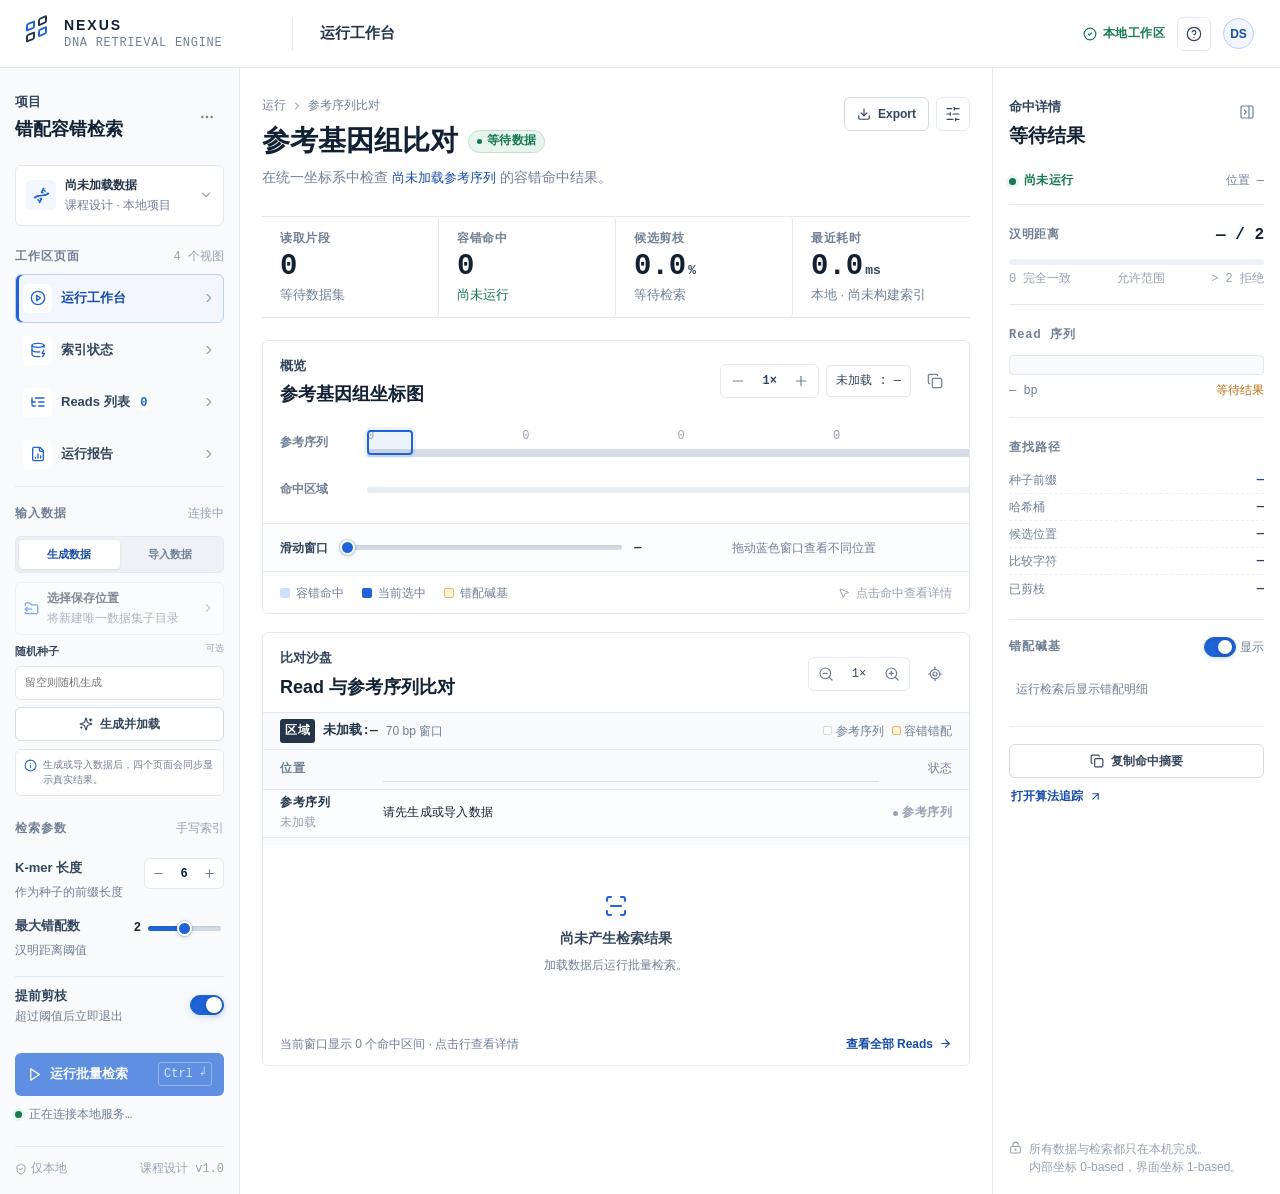
==== src/dna_retrieval_engine/resources/web/index.html @ c1317c7f "初稿 后端尚且存在随机序列生成问题；前端未做完。" ====
<!doctype html>
<html lang="zh-CN">
<head>
  <meta charset="utf-8">
  <meta name="viewport" content="width=device-width, initial-scale=1">
  <meta name="description" content="DNA Retrieval Engine 批量错配容错检索引擎">
  <title>DNA Retrieval Engine · Run workspace</title>
  <link rel="icon" href="data:,">
  <link rel="stylesheet" href="styles.css">
  <script src="vendor/lucide.min.js"></script>
</head>
<body class="run-page">
  <div class="app-shell">
    <header class="topbar">
      <div class="brand-block">
        <div class="brand-mark" aria-hidden="true"><span></span><span></span><span></span><span></span></div>
        <div>
          <div class="brand-name">NEXUS</div>
          <div class="brand-product">DNA RETRIEVAL ENGINE</div>
        </div>
      </div>
      <div class="topbar-context"><strong>运行工作台</strong></div>
      <div class="topbar-meta">
        <span class="workspace-status"><i data-lucide="circle-check" aria-hidden="true"></i> 本地工作区</span>
        <button class="icon-button" type="button" title="打开帮助" aria-label="打开帮助" data-toast="帮助面板将在 pywebview 版本中打开"><i data-lucide="circle-help" aria-hidden="true"></i></button>
        <button class="avatar-button" type="button" title="用户菜单" aria-label="用户菜单" data-toast="当前用户：课程设计实验室">DS</button>
      </div>
    </header>

    <div class="workspace-grid">
      <aside class="control-sidebar" aria-label="运行参数">
        <div class="sidebar-heading">
          <div>
            <div class="eyebrow">项目</div>
            <h1>错配容错检索</h1>
          </div>
          <button class="icon-button subtle" type="button" title="更多项目操作" aria-label="更多项目操作" data-toast="项目操作菜单将在 pywebview 版本中打开"><i data-lucide="ellipsis" aria-hidden="true"></i></button>
        </div>

        <div class="project-select">
          <div class="project-icon"><i data-lucide="dna" aria-hidden="true"></i></div>
          <div class="project-select-text">
            <strong id="project-name">尚未加载数据</strong>
            <span id="project-meta">课程设计 · 本地项目</span>
          </div>
          <i class="select-chevron" data-lucide="chevron-down" aria-hidden="true"></i>
        </div>

        <nav class="side-pages" aria-label="工作区页面">
          <div class="section-label-row"><span class="section-label">工作区页面</span><span class="section-meta">4 个视图</span></div>
          <a class="side-page is-active" href="index.html" aria-current="page"><span class="side-page-icon"><i data-lucide="play-circle" aria-hidden="true"></i></span><span><strong>运行工作台</strong></span><i class="side-page-arrow" data-lucide="chevron-right" aria-hidden="true"></i></a>
          <a class="side-page" href="pages/index-state.html"><span class="side-page-icon"><i data-lucide="database-zap" aria-hidden="true"></i></span><span><strong>索引状态</strong></span><i class="side-page-arrow" data-lucide="chevron-right" aria-hidden="true"></i></a>
          <a class="side-page" href="pages/reads.html"><span class="side-page-icon"><i data-lucide="list-tree" aria-hidden="true"></i></span><span><strong>Reads 列表 <b id="nav-read-count">0</b></strong></span><i class="side-page-arrow" data-lucide="chevron-right" aria-hidden="true"></i></a>
          <a class="side-page" href="pages/report.html"><span class="side-page-icon"><i data-lucide="file-chart-column" aria-hidden="true"></i></span><span><strong>运行报告</strong></span><i class="side-page-arrow" data-lucide="chevron-right" aria-hidden="true"></i></a>
        </nav>

        <section class="control-section input-section">
          <div class="section-label-row"><span class="section-label">输入数据</span><span class="section-meta" id="input-state-label">未加载</span></div>
          <div class="input-mode-tabs" role="tablist" aria-label="数据输入方式">
            <button class="input-mode-tab is-active" type="button" role="tab" aria-selected="true" data-input-mode="generate">生成数据</button>
            <button class="input-mode-tab" type="button" role="tab" aria-selected="false" data-input-mode="import">导入数据</button>
          </div>
          <div class="input-panel" id="generate-panel">
            <button class="file-field" id="choose-output-button" type="button">
              <i data-lucide="folder-output" aria-hidden="true"></i>
              <span><strong id="output-directory-name">选择保存位置</strong><small id="output-directory-path">将新建唯一数据集子目录</small></span>
              <i class="select-chevron" data-lucide="chevron-right" aria-hidden="true"></i>
            </button>
            <label class="compact-input-label" for="seed-input">随机种子 <span>可选</span></label>
            <input class="compact-input" id="seed-input" type="number" min="0" max="4294967295" placeholder="留空则随机生成" inputmode="numeric">
            <button class="secondary-button input-action" id="generate-button" type="button"><i data-lucide="sparkles" aria-hidden="true"></i> 生成并加载</button>
          </div>
          <div class="input-panel is-hidden" id="import-panel">
            <div class="input-subtabs" role="tablist" aria-label="导入方式">
              <button class="input-subtab is-active" type="button" role="tab" aria-selected="true" data-import-mode="folder">数据集文件夹</button>
              <button class="input-subtab" type="button" role="tab" aria-selected="false" data-import-mode="files">分别选择</button>
            </div>
            <div id="folder-import-panel">
              <button class="file-field" id="choose-dataset-button" type="button"><i data-lucide="folder-search" aria-hidden="true"></i><span><strong id="dataset-directory-name">选择数据集文件夹</strong><small id="dataset-directory-path">自动识别 FASTA / FASTQ / 可选真值</small></span><i class="select-chevron" data-lucide="chevron-right" aria-hidden="true"></i></button>
              <button class="secondary-button input-action" id="load-folder-button" type="button" disabled><i data-lucide="folder-check" aria-hidden="true"></i> 解析并加载</button>
            </div>
            <div class="is-hidden" id="files-import-panel">
              <button class="file-field" id="choose-reference-button" type="button"><i data-lucide="file-code-2" aria-hidden="true"></i><span><strong id="reference-file-name">选择参考序列</strong><small>.fa / .fasta</small></span><i class="select-chevron" data-lucide="chevron-right" aria-hidden="true"></i></button>
              <button class="file-field" id="choose-reads-button" type="button"><i data-lucide="files" aria-hidden="true"></i><span><strong id="reads-file-name">选择 Reads</strong><small>.fq / .fastq</small></span><i class="select-chevron" data-lucide="chevron-right" aria-hidden="true"></i></button>
              <button class="text-button truth-file-button" id="choose-truth-button" type="button"><i data-lucide="badge-check" aria-hidden="true"></i><span id="truth-file-name">选择真值文件（可选）</span></button>
              <button class="secondary-button input-action" id="load-files-button" type="button" disabled><i data-lucide="file-check-2" aria-hidden="true"></i> 加载所选文件</button>
            </div>
          </div>
          <div class="loaded-file-summary" id="loaded-file-summary"><i data-lucide="info" aria-hidden="true"></i><span>生成或导入数据后，四个页面会同步显示真实结果。</span></div>
        </section>

        <section class="control-section parameter-section">
          <div class="section-label-row"><span class="section-label">检索参数</span><span class="section-meta">手写索引</span></div>
          <div class="parameter-row">
            <div><label class="field-label" for="kmer-input">K-mer 长度</label><small class="field-help">作为种子的前缀长度</small></div>
            <div class="stepper" aria-label="K-mer length">
              <button class="stepper-button" type="button" data-step-target="kmer" data-step="-1" title="减小 K-mer"><i data-lucide="minus" aria-hidden="true"></i></button>
              <output id="kmer-output" class="stepper-value">6</output>
              <button class="stepper-button" type="button" data-step-target="kmer" data-step="1" title="增大 K-mer"><i data-lucide="plus" aria-hidden="true"></i></button>
            </div>
          </div>
          <div class="parameter-row">
            <div><label class="field-label" for="mismatch-range">最大错配数</label><small class="field-help">汉明距离阈值</small></div>
            <div class="range-wrap"><output id="mismatch-output">2</output><input id="mismatch-range" type="range" min="0" max="4" value="2" step="1" aria-label="最大错配数"></div>
          </div>
          <label class="toggle-row" for="prune-toggle">
            <span><strong>提前剪枝</strong><small>超过阈值后立即退出</small></span>
            <input id="prune-toggle" type="checkbox" checked>
            <span class="toggle-ui" aria-hidden="true"></span>
          </label>
        </section>

        <div class="sidebar-run">
          <button class="primary-button" id="run-button" type="button" disabled><i data-lucide="play" aria-hidden="true"></i><span>运行批量检索</span><kbd>Ctrl ↵</kbd></button>
          <div class="run-status" aria-live="polite"><span class="status-dot"></span><span id="run-status-text">正在连接本地服务…</span></div>
        </div>

        <div class="sidebar-footer">
          <span><i data-lucide="shield-check" aria-hidden="true"></i> 仅本地</span>
          <span>课程设计 v1.0</span>
        </div>
      </aside>

      <main class="main-workspace">
        <div class="workspace-header">
          <div>
            <div class="breadcrumb"><span>运行</span><i data-lucide="chevron-right" aria-hidden="true"></i><span>参考序列比对</span></div>
            <div class="title-line"><h2>参考基因组比对</h2><span class="live-pill" id="workspace-live"><span class="live-dot"></span> 等待数据</span></div>
            <p class="workspace-subtitle">在统一坐标系中检查 <code id="workspace-reference-id">尚未加载参考序列</code> 的容错命中结果。</p>
          </div>
          <div class="header-actions">
            <button class="secondary-button" id="export-button" type="button" disabled><i data-lucide="download" aria-hidden="true"></i> Export</button>
            <button class="icon-button" type="button" title="更多视图选项" aria-label="更多视图选项" data-toast="视图选项菜单将在 pywebview 版本中打开"><i data-lucide="sliders-horizontal" aria-hidden="true"></i></button>
          </div>
        </div>

        <section class="metric-strip" aria-label="检索摘要">
          <div class="metric"><span class="metric-label">读取片段</span><strong id="metric-read-count">0</strong><span class="metric-note" id="metric-read-note">等待数据集</span></div>
          <div class="metric"><span class="metric-label">容错命中</span><strong id="hit-count">0</strong><span class="metric-note positive" id="metric-hit-note"><i data-lucide="arrow-up-right" aria-hidden="true"></i> 尚未运行</span></div>
          <div class="metric"><span class="metric-label">候选剪枝</span><strong><span id="metric-prune-rate">0.0</span><span class="metric-unit">%</span></strong><span class="metric-note" id="metric-prune-note">等待检索</span></div>
          <div class="metric"><span class="metric-label">最近耗时</span><strong><span id="metric-elapsed">0.0</span><span class="metric-unit">ms</span></strong><span class="metric-note" id="metric-window-note">本地 · 尚未构建索引</span></div>
        </section>

        <section class="visual-panel" aria-labelledby="overview-heading">
          <div class="panel-heading">
              <div><span class="eyebrow">概览</span><h3 id="overview-heading">参考基因组坐标图</h3></div>
            <div class="panel-tools"><div class="overview-scale-control"><button class="icon-button subtle" type="button" id="overview-zoom-out" title="缩小坐标图" aria-label="缩小坐标图"><i data-lucide="minus" aria-hidden="true"></i></button><span id="overview-zoom-label">1×</span><button class="icon-button subtle" type="button" id="overview-zoom-in" title="放大坐标图" aria-label="放大坐标图"><i data-lucide="plus" aria-hidden="true"></i></button></div><span class="coordinate-readout" id="coordinate-readout">未加载 : —</span><button class="icon-button subtle" type="button" title="复制坐标" aria-label="复制坐标" data-toast="当前坐标可在命中详情中复制"><i data-lucide="copy" aria-hidden="true"></i></button></div>
          </div>
          <div class="overview-scroll" id="overview-scroll"><div class="overview-map" id="overview-map">
            <div class="map-label">参考序列</div>
            <div class="map-track" id="map-track"><div class="map-axis" id="map-axis"><span>0</span><span>0</span><span>0</span><span>0</span><span>0 bp</span></div><div class="genome-line"></div><div class="window-viewport" id="window-viewport" role="slider" aria-label="滑动参考序列窗口" tabindex="0"></div></div>
            <div class="map-label">命中区域</div>
            <div class="map-track hit-track" id="hit-track"><div class="genome-line"></div></div>
          </div></div>
          <div class="window-control"><span class="window-control-label">滑动窗口</span><input id="window-range" type="range" min="0" max="0" value="0" step="1" aria-label="参考序列窗口起点" disabled><output id="window-range-value">—</output><span class="window-control-help">拖动蓝色窗口查看不同位置</span></div>
          <div class="overview-legend"><span><i class="legend-swatch hit"></i> 容错命中</span><span><i class="legend-swatch selected"></i> 当前选中</span><span><i class="legend-swatch mismatch"></i> 错配碱基</span><span class="overview-hint"><i data-lucide="mouse-pointer-2" aria-hidden="true"></i> 点击命中查看详情</span></div>
        </section>

        <section class="visual-panel alignment-panel" aria-labelledby="alignment-heading">
          <div class="panel-heading alignment-heading">
            <div><span class="eyebrow">比对沙盘</span><h3 id="alignment-heading">Read 与参考序列比对</h3></div>
            <div class="alignment-tools">
              <div class="zoom-control"><button class="icon-button subtle" type="button" id="zoom-out" title="缩小序列视图" aria-label="缩小序列视图"><i data-lucide="zoom-out" aria-hidden="true"></i></button><span id="zoom-label">1×</span><button class="icon-button subtle" type="button" id="zoom-in" title="放大序列视图" aria-label="放大序列视图"><i data-lucide="zoom-in" aria-hidden="true"></i></button></div>
              <button class="icon-button subtle" type="button" id="center-view" title="回到选中命中" aria-label="回到选中命中"><i data-lucide="locate-fixed" aria-hidden="true"></i></button>
            </div>
          </div>
          <div class="sequence-toolbar">
            <div class="sequence-location"><span class="location-badge">区域</span><strong id="window-location">未加载:—</strong><span class="location-muted" id="window-size-label">70 bp 窗口</span></div>
            <div class="sequence-legend"><span><i class="legend-chip ref-chip"></i> 参考序列</span><span><i class="legend-chip mismatch-chip"></i> 容错错配</span></div>
          </div>
          <div class="alignment-scroll zoom-1" id="alignment-scroll">
            <div class="ruler-row"><div class="row-label">位置</div><div class="position-ruler" id="position-ruler"></div><div class="row-score">状态</div></div>
            <div class="reference-row"><div class="row-label"><strong>参考序列</strong><small id="alignment-reference-id">未加载</small></div><div class="reference-sequence sequence" id="reference-sequence"></div><div class="row-score"><span class="status-label neutral">参考序列</span></div></div>
            <div class="alignment-divider"></div>
            <div class="read-list" id="read-list"></div>
          </div>
          <div class="alignment-footer"><span id="alignment-summary"><i data-lucide="info" aria-hidden="true"></i> 当前窗口显示 6 条匹配 · 点击行查看详情</span><a class="text-button" href="pages/reads.html">查看全部 Reads <i data-lucide="arrow-right" aria-hidden="true"></i></a></div>
        </section>

      </main>

      <aside class="inspector" aria-label="命中详情">
        <div class="inspector-header"><div><span class="eyebrow">命中详情</span><h2 id="inspector-title">等待结果</h2></div><button class="icon-button subtle" type="button" title="收起详情" aria-label="收起详情" data-toast="命中后可在此检查完整算法路径"><i data-lucide="panel-right-close" aria-hidden="true"></i></button></div>
        <div class="inspector-status"><span class="status-dot"></span><strong id="inspector-status">尚未运行</strong><span id="inspector-position">位置 —</span></div>
        <div class="distance-block"><div class="distance-head"><span>汉明距离</span><strong id="distance-value">— / 2</strong></div><div class="distance-bar"><span id="distance-fill" style="width: 0"></span></div><div class="distance-scale"><span>0 完全一致</span><span>允许范围</span><span>&gt; 2 拒绝</span></div></div>
        <div class="inspector-section"><span class="section-label">Read 序列</span><div class="inspector-sequence" id="inspector-sequence"></div><div class="sequence-note"><span>— bp</span><span id="inspector-mismatch-count">等待结果</span></div></div>
        <div class="inspector-section"><span class="section-label">查找路径</span><dl class="trace-list"><div><dt>种子前缀</dt><dd><code id="trace-seed">—</code></dd></div><div><dt>哈希桶</dt><dd id="trace-bucket">—</dd></div><div><dt>候选位置</dt><dd id="trace-candidates">—</dd></div><div><dt>比较字符</dt><dd id="trace-compared">—</dd></div><div><dt>已剪枝</dt><dd id="trace-pruned">—</dd></div></dl></div>
        <div class="inspector-section mismatch-section"><div class="section-label-row"><span class="section-label">错配碱基</span><label class="mini-toggle"><input id="mismatch-toggle" type="checkbox" checked><span>显示</span></label></div><div class="mismatch-list" id="mismatch-list"></div></div>
        <div class="inspector-actions"><button class="secondary-button full-button" type="button" id="copy-result"><i data-lucide="copy" aria-hidden="true"></i> 复制命中摘要</button><button class="text-button full-text-button" type="button" data-toast="将在 pywebview 版本中打开算法追踪器">打开算法追踪 <i data-lucide="arrow-up-right" aria-hidden="true"></i></button></div>
        <div class="inspector-footnote"><i data-lucide="lock-keyhole" aria-hidden="true"></i><span>所有数据与检索都只在本机完成。<br>内部坐标 0-based，界面坐标 1-based。</span></div>
      </aside>
    </div>
  </div>
  <div class="toast" id="toast" role="status" aria-live="polite"></div>
  <script src="bridge-client.js"></script>
  <script src="state-store.js"></script>
  <script src="app.js"></script>
</body>
</html>
---- src/dna_retrieval_engine/resources/web/styles.css ----
:root {
  --ink-950: #122033;
  --ink-800: #24354a;
  --ink-700: #34465d;
  --muted: #718096;
  --muted-2: #98a2b3;
  --line: #e4e9ef;
  --line-strong: #d3dbe5;
  --surface: #ffffff;
  --surface-subtle: #f8fafc;
  --surface-blue: #f1f6ff;
  --blue: #1f63d7;
  --blue-deep: #174ca8;
  --blue-line: #bad0f5;
  --green: #16794f;
  --green-soft: #e8f5ef;
  --amber: #b86d0b;
  --amber-soft: #fff4da;
  --red: #c43d3d;
  --red-soft: #fdecec;
  --radius: 6px;
  --motion-fast: 160ms;
  --motion-base: 240ms;
  --motion-slow: 320ms;
  --ease-standard: cubic-bezier(.2, .8, .2, 1);
  --ease-spring: cubic-bezier(.2, .9, .25, 1.15);
  --card-shadow-hover: 0 10px 28px rgba(18, 32, 51, .07), 0 2px 7px rgba(18, 32, 51, .04);
  --mono: "IBM Plex Mono", "SFMono-Regular", Consolas, "Liberation Mono", monospace;
  --sans: Inter, ui-sans-serif, -apple-system, BlinkMacSystemFont, "Segoe UI", sans-serif;
}

* { box-sizing: border-box; }
html { background: var(--surface); color: var(--ink-950); }
body { margin: 0; min-width: 320px; background: var(--surface); color: var(--ink-950); font-family: var(--sans); font-size: 14px; line-height: 1.5; }
button, input { font: inherit; }
button { border: 0; }
button, [role="button"] { cursor: pointer; }
button, input, [role="button"] { -webkit-tap-highlight-color: transparent; }
button:focus-visible, input:focus-visible, [role="button"]:focus-visible { outline: 3px solid rgba(31, 99, 215, .22); outline-offset: 2px; }
code { color: var(--blue-deep); font-family: var(--mono); font-size: .92em; }

.app-shell { min-height: 100vh; }
.topbar { height: 68px; display: flex; align-items: center; gap: 30px; padding: 0 26px; border-bottom: 1px solid var(--line); background: var(--surface); }
.brand-block { display: flex; align-items: center; gap: 11px; min-width: 236px; }
.brand-mark { width: 27px; height: 31px; position: relative; display: grid; grid-template-columns: repeat(2, 9px); grid-auto-rows: 8px; gap: 3px; transform: skewY(-24deg); }
.brand-mark span { display: block; border: 2px solid var(--blue); border-radius: 2px; }
.brand-mark span:nth-child(2), .brand-mark span:nth-child(3) { border-color: var(--ink-800); }
.brand-name { color: var(--ink-950); font-size: 14px; font-weight: 800; letter-spacing: .14em; line-height: 1; }
.brand-product { margin-top: 5px; color: var(--muted); font-family: var(--mono); font-size: 9px; letter-spacing: .06em; line-height: 1; white-space: nowrap; }
.topbar-context { display: flex; flex-direction: column; justify-content: center; gap: 1px; min-height: 34px; padding-left: 27px; border-left: 1px solid var(--line); }
.topbar-context strong { color: var(--ink-800); font-size: 15px; font-weight: 700; }
.topbar-context small { color: var(--muted); font-family: var(--mono); font-size: 9px; font-weight: 600; letter-spacing: .08em; }
.top-nav { align-self: stretch; display: flex; align-items: stretch; gap: 24px; }
.nav-tab { position: relative; display: flex; flex-direction: column; align-items: flex-start; justify-content: center; gap: 1px; padding: 0 1px; color: var(--muted); background: transparent; font-size: 14px; font-weight: 650; }
.nav-tab > small { color: var(--muted-2); font-family: var(--mono); font-size: 8px; font-weight: 700; letter-spacing: .1em; }
.nav-tab.is-active > small { color: var(--blue); }
.nav-count { vertical-align: middle; }
.nav-tab::after { position: absolute; right: 0; bottom: -1px; left: 0; height: 2px; background: transparent; content: ""; }
.nav-tab:hover { color: var(--ink-800); }
.nav-tab.is-active { color: var(--blue-deep); }
.nav-tab.is-active::after { background: var(--blue); }
.nav-count { display: inline-flex; min-width: 20px; height: 17px; align-items: center; justify-content: center; margin-left: 4px; padding: 0 5px; border-radius: 9px; background: var(--surface-blue); color: var(--blue-deep); font-family: var(--mono); font-size: 10px; }
.topbar-meta { display: flex; align-items: center; gap: 12px; margin-left: auto; }
.workspace-status { display: inline-flex; align-items: center; gap: 6px; color: var(--green); font-family: var(--mono); font-size: 10px; font-weight: 600; letter-spacing: .04em; }
.workspace-status svg { width: 14px; height: 14px; }
.icon-button { width: 34px; height: 34px; display: inline-flex; align-items: center; justify-content: center; padding: 0; border: 1px solid var(--line); border-radius: var(--radius); background: var(--surface); color: var(--ink-700); transition: border-color var(--motion-fast) var(--ease-standard), color var(--motion-fast) var(--ease-standard), background-color var(--motion-fast) var(--ease-standard), box-shadow var(--motion-fast) var(--ease-standard), transform var(--motion-fast) var(--ease-standard); }
.icon-button svg { width: 16px; height: 16px; stroke-width: 1.8; }
.icon-button:hover { border-color: var(--blue-line); background: var(--surface-blue); color: var(--blue-deep); }
.icon-button:active { transform: scale(.94); }
.icon-button.subtle { border-color: transparent; background: transparent; color: var(--muted); }
.icon-button.subtle:hover { border-color: var(--line); background: var(--surface-subtle); color: var(--ink-800); }
.avatar-button { width: 31px; height: 31px; padding: 0; border: 1px solid var(--blue-line); border-radius: 50%; background: var(--surface-blue); color: var(--blue-deep); font-size: 10px; font-weight: 700; }

.workspace-grid { display: grid; min-height: calc(100vh - 68px); grid-template-columns: 264px minmax(600px, 1fr) 316px; }
.control-sidebar { display: flex; flex-direction: column; gap: 0; padding: 24px 18px 16px; border-right: 1px solid var(--line); background: var(--surface-subtle); }
.sidebar-heading, .inspector-header, .panel-heading, .section-label-row, .parameter-row, .title-line, .workspace-header, .alignment-heading, .sequence-toolbar, .alignment-footer, .distance-head, .sequence-note { display: flex; align-items: center; justify-content: space-between; }
.sidebar-heading h1 { margin: 4px 0 0; color: var(--ink-950); font-size: 18px; font-weight: 720; letter-spacing: 0; }
.eyebrow { color: var(--muted); font-family: var(--mono); font-size: 10px; font-weight: 700; letter-spacing: .1em; }
.project-select { display: flex; align-items: center; gap: 9px; min-height: 61px; margin-top: 22px; padding: 10px 10px; border: 1px solid var(--line); border-radius: var(--radius); background: var(--surface); transition: border-color var(--motion-base) var(--ease-standard), box-shadow var(--motion-base) var(--ease-standard), transform var(--motion-base) var(--ease-standard); }
.project-select:hover { border-color: var(--blue-line); box-shadow: 0 7px 20px rgba(18, 32, 51, .06); transform: translateY(-1px); }
.project-icon { width: 30px; height: 30px; display: inline-flex; align-items: center; justify-content: center; border-radius: 5px; background: var(--surface-blue); color: var(--blue); }
.project-icon svg { width: 17px; height: 17px; }
.project-select-text { min-width: 0; display: grid; gap: 2px; }
.project-select-text strong { overflow: hidden; color: var(--ink-800); font-size: 12px; font-weight: 650; text-overflow: ellipsis; white-space: nowrap; }
.project-select-text span { color: var(--muted); font-size: 10px; }
.select-chevron { width: 14px; height: 14px; margin-left: auto; color: var(--muted-2); }
.side-pages { padding: 22px 0 4px; border-bottom: 1px solid var(--line); }
.side-pages .section-label-row { margin-bottom: 8px; }
.side-page { min-height: 49px; display: flex; align-items: center; gap: 9px; margin: 3px 0; padding: 6px 7px; border: 1px solid transparent; border-radius: var(--radius); color: var(--ink-700); text-decoration: none; transition: background-color var(--motion-fast) var(--ease-standard), border-color var(--motion-fast) var(--ease-standard), color var(--motion-fast) var(--ease-standard), transform var(--motion-base) var(--ease-standard), box-shadow var(--motion-base) var(--ease-standard); }
.side-page:hover { border-color: var(--line); background: var(--surface); color: var(--blue-deep); transform: translateX(2px); }
.side-page.is-active { border-color: var(--blue-line); background: var(--surface-blue); color: var(--blue-deep); box-shadow: inset 3px 0 0 var(--blue); }
.side-page-icon { width: 29px; height: 29px; display: inline-flex; align-items: center; justify-content: center; flex: 0 0 auto; border-radius: 5px; background: var(--surface); color: var(--blue); }
.side-page.is-active .side-page-icon { background: #fff; }
.side-page-icon svg { width: 16px; height: 16px; }
.side-page > span:nth-child(2) { min-width: 0; display: grid; gap: 1px; }
.side-page strong { overflow: hidden; color: inherit; font-size: 13px; font-weight: 650; text-overflow: ellipsis; white-space: nowrap; }
.side-page strong b { margin-left: 3px; padding: 1px 4px; border-radius: 7px; background: #fff; color: var(--blue); font-family: var(--mono); font-size: 9px; font-weight: 700; }
.side-page small { color: var(--muted); font-size: 10px; }
.side-page-arrow { width: 14px; height: 14px; margin-left: auto; color: var(--muted-2); }
.control-section { padding: 23px 0 0; }
.section-label-row { margin-bottom: 13px; }
.section-label { color: var(--muted); font-family: var(--mono); font-size: 10px; font-weight: 700; letter-spacing: .08em; }
.section-meta { color: var(--muted-2); font-family: var(--mono); font-size: 10px; }
.field-label { display: block; margin: 11px 0 6px; color: var(--ink-700); font-size: 13px; font-weight: 650; }
.field-label small { margin-left: 4px; color: var(--muted); font-family: var(--mono); font-size: 9px; font-weight: 500; }
.file-field { min-height: 47px; display: flex; align-items: center; gap: 8px; padding: 7px 8px; border: 1px solid var(--line); border-radius: var(--radius); background: var(--surface); transition: border-color var(--motion-fast) var(--ease-standard), background-color var(--motion-fast) var(--ease-standard), box-shadow var(--motion-base) var(--ease-standard), transform var(--motion-base) var(--ease-standard); }
.file-field:hover { border-color: var(--blue-line); background: var(--surface-blue); box-shadow: 0 5px 14px rgba(31, 99, 215, .07); transform: translateY(-1px); }
.file-field > svg:first-child { width: 15px; height: 15px; color: var(--blue); }
.file-field > span { min-width: 0; display: grid; gap: 1px; }
.file-field strong { overflow: hidden; color: var(--ink-800); font-family: var(--mono); font-size: 10px; font-weight: 600; text-overflow: ellipsis; white-space: nowrap; }
.file-field small { color: var(--muted); font-size: 11px; }
.file-check { width: 14px; height: 14px; margin-left: auto; color: var(--green); }
.parameter-section { padding-top: 24px; }
.parameter-row { align-items: flex-start; gap: 12px; padding: 7px 0; }
.parameter-row .field-label { margin: 0 0 2px; }
.field-help { color: var(--muted); font-size: 10px; }
.stepper { display: inline-flex; height: 31px; align-items: center; border: 1px solid var(--line); border-radius: var(--radius); background: var(--surface); transition: border-color var(--motion-fast) var(--ease-standard), box-shadow var(--motion-fast) var(--ease-standard); }
.stepper:hover, .stepper:focus-within { border-color: var(--blue-line); box-shadow: 0 0 0 3px rgba(31, 99, 215, .07); }
.stepper-button { width: 27px; height: 29px; display: inline-flex; align-items: center; justify-content: center; padding: 0; background: transparent; color: var(--muted); transition: color var(--motion-fast) var(--ease-standard), background-color var(--motion-fast) var(--ease-standard), transform var(--motion-fast) var(--ease-standard); }
.stepper-button:hover { color: var(--blue); background: var(--surface-blue); }
.stepper-button:active { transform: scale(.9); }
.stepper-button svg { width: 13px; height: 13px; }
.stepper-value { width: 24px; color: var(--ink-950); font-family: var(--mono); font-size: 12px; font-weight: 700; text-align: center; }
.range-wrap { width: 99px; display: flex; align-items: center; gap: 7px; padding-top: 3px; }
.range-wrap output { width: 16px; color: var(--ink-950); font-family: var(--mono); font-size: 12px; font-weight: 700; text-align: right; transform-origin: center; }
.range-wrap output.value-pop { animation: value-pop var(--motion-base) var(--ease-spring); }
input[type="range"] { --range-progress: 0%; width: 73px; height: 18px; margin: 0; padding: 0; appearance: none; -webkit-appearance: none; background: transparent; cursor: pointer; touch-action: pan-y; }
input[type="range"]::-webkit-slider-runnable-track { height: 5px; border-radius: 999px; background: linear-gradient(90deg, var(--blue) 0 var(--range-progress), var(--line-strong) var(--range-progress) 100%); box-shadow: inset 0 1px 2px rgba(18, 32, 51, .08); }
input[type="range"]::-webkit-slider-thumb { width: 15px; height: 15px; margin-top: -5px; appearance: none; -webkit-appearance: none; border: 2px solid #fff; border-radius: 50%; background: var(--blue); box-shadow: 0 1px 4px rgba(18, 32, 51, .22), 0 0 0 1px rgba(31, 99, 215, .18); transition: transform var(--motion-fast) var(--ease-spring), box-shadow var(--motion-fast) var(--ease-standard), background-color var(--motion-fast) var(--ease-standard); }
input[type="range"]::-moz-range-track { height: 5px; border: 0; border-radius: 999px; background: var(--line-strong); box-shadow: inset 0 1px 2px rgba(18, 32, 51, .08); }
input[type="range"]::-moz-range-progress { height: 5px; border-radius: 999px; background: var(--blue); }
input[type="range"]::-moz-range-thumb { width: 12px; height: 12px; border: 2px solid #fff; border-radius: 50%; background: var(--blue); box-shadow: 0 1px 4px rgba(18, 32, 51, .22), 0 0 0 1px rgba(31, 99, 215, .18); transition: transform var(--motion-fast) var(--ease-spring), box-shadow var(--motion-fast) var(--ease-standard); }
input[type="range"]:hover::-webkit-slider-thumb, input[type="range"].is-sliding::-webkit-slider-thumb { transform: scale(1.12); box-shadow: 0 2px 7px rgba(18, 32, 51, .24), 0 0 0 4px rgba(31, 99, 215, .11); }
input[type="range"]:hover::-moz-range-thumb, input[type="range"].is-sliding::-moz-range-thumb { transform: scale(1.12); box-shadow: 0 2px 7px rgba(18, 32, 51, .24), 0 0 0 4px rgba(31, 99, 215, .11); }
input[type="range"]:focus-visible { outline: none; }
input[type="range"]:focus-visible::-webkit-slider-thumb { box-shadow: 0 1px 4px rgba(18, 32, 51, .22), 0 0 0 4px rgba(31, 99, 215, .2); }
input[type="range"]:focus-visible::-moz-range-thumb { box-shadow: 0 1px 4px rgba(18, 32, 51, .22), 0 0 0 4px rgba(31, 99, 215, .2); }
.toggle-row { display: flex; align-items: center; gap: 10px; min-height: 42px; margin-top: 9px; padding: 9px 0 0; border-top: 1px solid var(--line); cursor: pointer; }
.toggle-row > span:first-child { min-width: 0; display: grid; gap: 1px; }
.toggle-row strong { color: var(--ink-700); font-size: 13px; font-weight: 650; }
.toggle-row strong small { margin-left: 4px; color: var(--muted); font-family: var(--mono); font-size: 9px; font-weight: 500; }
.toggle-row small { color: var(--muted); font-size: 10px; }
.toggle-row input, .mini-toggle input { width: 1px; height: 1px; position: absolute; overflow: hidden; opacity: 0; pointer-events: none; }
.toggle-ui { width: 34px; height: 20px; position: relative; margin-left: auto; flex: 0 0 auto; border: 1px solid rgba(18, 32, 51, .05); border-radius: 999px; background: var(--line-strong); box-shadow: inset 0 1px 2px rgba(18, 32, 51, .1); transition: background-color var(--motion-base) var(--ease-standard), border-color var(--motion-base) var(--ease-standard), box-shadow var(--motion-base) var(--ease-standard); }
.toggle-ui::after { width: 16px; height: 16px; position: absolute; top: 1px; left: 1px; border-radius: 50%; background: var(--surface); box-shadow: 0 2px 5px rgba(18, 32, 51, .24); content: ""; transition: transform var(--motion-base) var(--ease-spring), box-shadow var(--motion-fast) var(--ease-standard); will-change: transform; }
.toggle-row:hover .toggle-ui { box-shadow: inset 0 1px 2px rgba(18, 32, 51, .1), 0 0 0 4px rgba(31, 99, 215, .07); }
.toggle-row input:checked + .toggle-ui { border-color: var(--blue); background: var(--blue); box-shadow: inset 0 1px 2px rgba(18, 32, 51, .13), 0 2px 7px rgba(31, 99, 215, .18); }
.toggle-row input:checked + .toggle-ui::after { transform: translateX(14px); }
.toggle-row input:focus-visible + .toggle-ui { box-shadow: 0 0 0 4px rgba(31, 99, 215, .2); }
.toggle-row:active .toggle-ui::after { box-shadow: 0 1px 3px rgba(18, 32, 51, .2); transform: scale(.9); }
.toggle-row:active input:checked + .toggle-ui::after { transform: translateX(14px) scale(.9); }
.sidebar-run { margin-top: auto; padding-top: 28px; }
.primary-button { min-height: 43px; display: inline-flex; align-items: center; justify-content: center; gap: 8px; width: 100%; padding: 0 12px; border-radius: var(--radius); background: var(--blue); color: #fff; font-size: 13px; font-weight: 700; transition: background-color var(--motion-fast) var(--ease-standard), transform var(--motion-fast) var(--ease-standard), box-shadow var(--motion-base) var(--ease-standard); }
.primary-button span { display: inline-flex; align-items: baseline; gap: 7px; }
.primary-button span small { color: rgba(255,255,255,.7); font-family: var(--mono); font-size: 8px; font-weight: 600; }
.primary-button:hover { background: var(--blue-deep); box-shadow: 0 6px 14px rgba(31,99,215,.18); }
.primary-button:active { transform: translateY(1px); }
.primary-button:disabled { cursor: wait; opacity: .7; }
.primary-button svg { width: 15px; height: 15px; }
kbd { margin-left: auto; padding: 2px 5px; border: 1px solid rgba(255,255,255,.35); border-radius: 3px; color: rgba(255,255,255,.78); font-family: var(--mono); font-size: 9px; font-weight: 500; }
.run-status { display: flex; align-items: center; gap: 7px; margin-top: 10px; color: var(--muted); font-family: var(--mono); font-size: 10px; }
.status-dot { width: 7px; height: 7px; display: inline-block; flex: 0 0 auto; border-radius: 50%; background: var(--green); box-shadow: 0 0 0 3px var(--green-soft); }
.sidebar-footer { display: flex; align-items: center; justify-content: space-between; margin-top: 22px; padding-top: 13px; border-top: 1px solid var(--line); color: var(--muted-2); font-family: var(--mono); font-size: 10px; }
.sidebar-footer small { font-size: 8px; }
.sidebar-footer span { display: inline-flex; align-items: center; gap: 4px; }
.sidebar-footer svg { width: 12px; height: 12px; }

/* Production-only input controls reuse the PRD's compact sidebar language. */
.control-sidebar { overflow-y: auto; }
.input-section { padding-top: 18px; }
.input-mode-tabs, .input-subtabs { display: grid; grid-template-columns: repeat(2, minmax(0, 1fr)); padding: 3px; border: 1px solid var(--line); border-radius: var(--radius); background: #eef2f6; }
.input-mode-tab, .input-subtab { min-height: 29px; padding: 0 7px; border-radius: 4px; background: transparent; color: var(--muted); font-size: 11px; font-weight: 650; transition: color var(--motion-fast) var(--ease-standard), background-color var(--motion-fast) var(--ease-standard), box-shadow var(--motion-fast) var(--ease-standard); }
.input-mode-tab:hover, .input-subtab:hover { color: var(--ink-800); }
.input-mode-tab.is-active, .input-subtab.is-active { background: var(--surface); color: var(--blue-deep); box-shadow: 0 1px 3px rgba(18,32,51,.1); }
.input-panel { display: grid; gap: 7px; padding-top: 9px; }
.input-panel.is-hidden, .input-panel .is-hidden, .is-hidden { display: none !important; }
.input-subtabs { margin-bottom: 1px; }
.input-subtab { min-height: 26px; font-size: 10px; }
.file-field[type="button"] { width: 100%; text-align: left; }
.file-field:disabled { cursor: not-allowed; opacity: .56; transform: none; }
.compact-input-label { display: flex; justify-content: space-between; margin-top: 1px; color: var(--ink-700); font-size: 11px; font-weight: 650; }
.compact-input-label span { color: var(--muted-2); font-family: var(--mono); font-size: 9px; font-weight: 500; }
.compact-input { width: 100%; height: 34px; padding: 0 9px; border: 1px solid var(--line); border-radius: var(--radius); outline: 0; background: var(--surface); color: var(--ink-800); font-family: var(--mono); font-size: 11px; }
.compact-input:hover, .compact-input:focus { border-color: var(--blue-line); box-shadow: 0 0 0 3px rgba(31,99,215,.07); }
.input-action { width: 100%; min-height: 34px; }
.truth-file-button { justify-content: flex-start; min-height: 28px; padding: 0 3px; font-size: 10px; }
.loaded-file-summary { display: flex; align-items: flex-start; gap: 6px; margin-top: 8px; padding: 8px; border: 1px solid var(--line); border-radius: var(--radius); background: var(--surface); color: var(--muted); font-size: 10px; line-height: 1.45; }
.loaded-file-summary svg { width: 13px; height: 13px; flex: 0 0 auto; margin-top: 1px; color: var(--blue); }
.loaded-file-summary strong { color: var(--ink-700); font-family: var(--mono); font-size: 9px; }
.run-status.is-error { color: var(--red); }
.run-status.is-error .status-dot { background: var(--red); box-shadow: 0 0 0 3px var(--red-soft); }

.main-workspace { min-width: 0; padding: 29px 29px 30px; overflow: hidden; }
.workspace-header { align-items: flex-start; gap: 20px; }
.breadcrumb { display: flex; align-items: center; gap: 5px; margin-bottom: 10px; color: var(--muted); font-family: var(--mono); font-size: 11px; }
.breadcrumb svg { width: 12px; height: 12px; }
.title-line { justify-content: flex-start; gap: 10px; }
.title-line h2 { margin: 0; color: var(--ink-950); font-size: 28px; font-weight: 730; letter-spacing: 0; line-height: 1.15; }
.live-pill { display: inline-flex; align-items: center; gap: 5px; height: 23px; padding: 0 8px; border: 1px solid #bee0cd; border-radius: 12px; background: var(--green-soft); color: var(--green); font-family: var(--mono); font-size: 10px; font-weight: 700; letter-spacing: .03em; }
.live-pill small { margin-left: 2px; color: var(--green); font-size: 8px; }
.live-dot { width: 5px; height: 5px; border-radius: 50%; background: var(--green); }
.workspace-subtitle { margin: 10px 0 0; color: var(--muted); font-size: 13px; }
.workspace-subtitle span { margin-left: 5px; color: var(--muted-2); font-family: var(--mono); font-size: 11px; }
.header-actions { display: flex; align-items: center; gap: 7px; }
.secondary-button { min-height: 34px; display: inline-flex; align-items: center; justify-content: center; gap: 7px; padding: 0 12px; border: 1px solid var(--line-strong); border-radius: var(--radius); background: var(--surface); color: var(--ink-700); font-size: 11px; font-weight: 650; transition: border-color var(--motion-fast) var(--ease-standard), background-color var(--motion-fast) var(--ease-standard), color var(--motion-fast) var(--ease-standard), box-shadow var(--motion-fast) var(--ease-standard), transform var(--motion-fast) var(--ease-standard); }
.secondary-button:hover { border-color: var(--blue-line); background: var(--surface-blue); color: var(--blue-deep); }
.secondary-button:active { transform: translateY(1px); }
.secondary-button svg { width: 14px; height: 14px; }
.metric-strip { display: grid; grid-template-columns: repeat(4, minmax(0,1fr)); margin: 27px 0 22px; border-top: 1px solid var(--line); border-bottom: 1px solid var(--line); }
.metric { min-height: 86px; position: relative; z-index: 0; display: grid; align-content: center; gap: 3px; padding: 13px 18px 12px; border-right: 1px solid var(--line); border-radius: 4px; outline: 1px solid transparent; outline-offset: -1px; transition: background-color var(--motion-fast) var(--ease-standard), outline-color var(--motion-fast) var(--ease-standard), box-shadow var(--motion-base) var(--ease-standard), transform var(--motion-base) var(--ease-standard); }
.metric:hover { z-index: 1; background: var(--surface); outline-color: var(--blue-line); box-shadow: 0 8px 22px rgba(18, 32, 51, .07); transform: translateY(-2px); }
.metric:first-child { padding-left: 18px; }
.metric:last-child { border-right: 0; }
.metric-label { color: var(--muted); font-family: var(--mono); font-size: 11px; font-weight: 700; letter-spacing: .06em; }
.metric-label small { margin-left: 4px; color: var(--muted-2); font-size: 8px; font-weight: 600; letter-spacing: .03em; }
.metric strong { color: var(--ink-950); font-family: var(--mono); font-size: 27px; font-weight: 700; letter-spacing: 0; line-height: 1.1; }
.metric-unit { margin-left: 2px; color: var(--ink-700); font-size: 13px; letter-spacing: 0; }
.metric-note { display: inline-flex; align-items: center; gap: 3px; min-height: 14px; color: var(--muted); font-size: 12px; }
.metric-note.positive { color: var(--green); }
.metric-note svg { width: 12px; height: 12px; }

.visual-panel { margin-bottom: 18px; border: 1px solid var(--line); border-radius: var(--radius); background: var(--surface); transition: border-color var(--motion-base) var(--ease-standard), box-shadow var(--motion-base) var(--ease-standard), transform var(--motion-base) var(--ease-standard); }
.visual-panel:hover { border-color: var(--blue-line); box-shadow: var(--card-shadow-hover); transform: translateY(-1px); }
.panel-heading { min-height: 66px; padding: 13px 17px 11px; }
.panel-heading h3 { margin: 5px 0 0; color: var(--ink-950); font-size: 16px; font-weight: 700; }
.panel-tools { display: flex; align-items: center; gap: 7px; }
.overview-scale-control { height: 34px; display: inline-flex; align-items: center; border: 1px solid var(--line); border-radius: var(--radius); background: var(--surface); }
.overview-scale-control .icon-button { border: 0; border-radius: 0; }
.overview-scale-control > span { min-width: 29px; color: var(--ink-700); font-family: var(--mono); font-size: 12px; font-weight: 700; text-align: center; }
.coordinate-readout { padding: 6px 9px; border: 1px solid var(--line); border-radius: 4px; color: var(--ink-700); font-family: var(--mono); font-size: 11px; }
.overview-scroll { overflow-x: auto; scrollbar-width: thin; scrollbar-color: #aebccd #eef2f7; }
.overview-scroll::-webkit-scrollbar, .alignment-scroll::-webkit-scrollbar { height: 7px; }
.overview-scroll::-webkit-scrollbar-track, .alignment-scroll::-webkit-scrollbar-track { background: #eef2f7; }
.overview-scroll::-webkit-scrollbar-thumb, .alignment-scroll::-webkit-scrollbar-thumb { border: 1px solid #eef2f7; border-radius: 6px; background: #aebccd; }
.overview-map { min-width: 100%; display: grid; grid-template-columns: 74px minmax(650px,1fr); gap: 12px 13px; align-items: center; padding: 8px 17px 14px; transition: width var(--motion-base) var(--ease-standard); }
.map-label { color: var(--muted); font-family: var(--mono); font-size: 10px; font-weight: 700; line-height: 1.35; }
.map-label small { color: var(--muted-2); font-size: 8px; }
.map-track { height: 32px; position: relative; }
.map-axis { display: flex; align-items: flex-start; justify-content: space-between; height: 16px; color: var(--muted-2); font-family: var(--mono); font-size: 10px; }
.genome-line { height: 8px; position: absolute; right: 0; bottom: 2px; left: 0; border-radius: 2px; background: #d8dee8; }
.hit-track { height: 38px; }
.hit-track .genome-line { top: 50%; bottom: auto; height: 6px; background: #e8edf4; transform: translateY(-50%); }
.hit-band { min-width: 12px; height: 28px; position: absolute; top: 50%; z-index: 1; padding: 0; border: 0; border-radius: 0; background: transparent; cursor: pointer; transform: translateY(-50%); }
.hit-band::after { height: 7px; position: absolute; top: 50%; right: 0; left: 0; border-radius: 999px; background: #a9c7f5; box-shadow: inset 0 0 0 1px rgba(31, 99, 215, .2); content: ""; transform: translateY(-50%); transition: height var(--motion-fast) var(--ease-spring), background-color var(--motion-fast) var(--ease-standard), box-shadow var(--motion-fast) var(--ease-standard); }
.hit-band:hover { z-index: 3; }
.hit-band:hover::after { height: 11px; background: #78a5ea; box-shadow: inset 0 0 0 1px rgba(23, 76, 168, .34), 0 0 0 4px rgba(31, 99, 215, .1); }
.hit-band.is-selected { z-index: 2; }
.hit-band.is-selected::after { height: 10px; background: var(--blue); box-shadow: inset 0 0 0 1px var(--blue-deep), 0 0 0 4px rgba(31,99,215,.13); }
.hit-band:focus-visible { outline-offset: 0; }
.window-viewport { width: 2.2%; min-width: 46px; height: 25px; position: absolute; top: 3px; left: 12.5%; z-index: 2; border: 2px solid var(--blue); border-radius: 4px; background: rgba(31,99,215,.08); box-shadow: 0 0 0 3px rgba(31,99,215,.08); cursor: grab; transition: left var(--motion-fast) var(--ease-standard), width var(--motion-fast) var(--ease-standard), box-shadow var(--motion-fast) var(--ease-standard), background-color var(--motion-fast) var(--ease-standard); }
.window-viewport:hover, .window-viewport.is-dragging { box-shadow: 0 0 0 4px rgba(31,99,215,.14); cursor: grabbing; }
.window-viewport.is-dragging { background: rgba(31,99,215,.14); transition-duration: 0ms, 0ms, var(--motion-fast), var(--motion-fast); }
.window-control { display: flex; align-items: center; gap: 12px; min-height: 48px; padding: 0 17px; border-top: 1px solid var(--line); background: #fcfdff; }
.window-control-label { color: var(--ink-700); font-size: 12px; font-weight: 700; }
.window-control input { width: min(300px, 42%); height: 18px; cursor: pointer; }
.window-control output { min-width: 86px; color: var(--ink-800); font-family: var(--mono); font-size: 11px; font-weight: 700; }
.window-control-help { color: var(--muted); font-size: 11px; }
.overview-legend { display: flex; align-items: center; gap: 18px; min-height: 42px; padding: 0 17px; border-top: 1px solid var(--line); color: var(--muted); font-size: 11px; }
.overview-legend small { margin-left: 2px; color: var(--muted-2); font-family: var(--mono); font-size: 9px; }
.overview-legend > span { display: inline-flex; align-items: center; gap: 6px; }
.legend-swatch { width: 10px; height: 10px; display: inline-block; border-radius: 2px; background: #cfe0fc; }
.legend-swatch.selected { background: var(--blue); }
.legend-swatch.mismatch { background: var(--amber-soft); border: 1px solid #e6bb6c; }
.overview-hint { margin-left: auto; color: var(--muted-2); }
.overview-hint svg { width: 12px; height: 12px; }

.alignment-panel { overflow: hidden; }
.alignment-heading { min-height: 58px; }
.alignment-tools { display: flex; align-items: center; gap: 8px; }
.zoom-control { display: inline-flex; align-items: center; gap: 3px; height: 34px; border: 1px solid var(--line); border-radius: var(--radius); }
.zoom-control .icon-button { border: 0; border-radius: 0; }
.zoom-control > span { width: 26px; color: var(--ink-700); font-family: var(--mono); font-size: 10px; text-align: center; }
.sequence-toolbar { min-height: 38px; padding: 0 17px; border-top: 1px solid var(--line); border-bottom: 1px solid var(--line); background: var(--surface-subtle); }
.sequence-location, .sequence-legend { display: flex; align-items: center; gap: 8px; }
.location-badge { padding: 3px 5px; border-radius: 3px; background: var(--ink-800); color: #fff; font-family: var(--mono); font-size: 8px; font-weight: 700; letter-spacing: .05em; }
.sequence-location strong { color: var(--ink-800); font-family: var(--mono); font-size: 13px; }
.location-muted { color: var(--muted); font-size: 11px; }
.sequence-legend { color: var(--muted); font-size: 11px; }
.legend-chip { width: 9px; height: 9px; display: inline-block; border-radius: 2px; border: 1px solid var(--line-strong); background: #fff; }
.mismatch-chip { border-color: #e5b35d; background: var(--amber-soft); }
.alignment-scroll { --sequence-width: 1260px; max-width: 100%; overflow-x: auto; overflow-y: hidden; scrollbar-width: thin; scrollbar-color: #aebccd #eef2f7; }
.ruler-row, .reference-row, .read-row { width: max-content; min-width: 100%; display: grid; grid-template-columns: 120px var(--sequence-width) 90px; align-items: center; }
.ruler-row { min-height: 31px; border-bottom: 1px solid var(--line); background: var(--surface-subtle); }
.row-label { position: sticky; left: 0; z-index: 3; align-self: stretch; display: flex; flex-direction: column; justify-content: center; padding-left: 17px; background: var(--surface); color: var(--muted); font-family: var(--mono); font-size: 10px; font-weight: 700; letter-spacing: .05em; }
.row-label strong { color: var(--ink-800); font-size: 10px; }
.row-label small { margin-top: 2px; color: var(--muted-2); font-size: 9px; font-weight: 500; letter-spacing: 0; }
.row-score { position: sticky; right: 0; z-index: 3; align-self: stretch; display: flex; align-items: center; justify-content: flex-end; padding-right: 17px; background: var(--surface); color: var(--muted); font-family: var(--mono); font-size: 8px; text-align: right; }
.position-ruler { height: 39px; position: relative; overflow: visible; color: var(--muted); font-family: var(--mono); font-size: 12px; }
.position-ruler::after { height: 1px; position: absolute; right: 0; bottom: 7px; left: 0; background: #d7dfe9; content: ""; }
.position-ruler span { position: absolute; top: 5px; z-index: 1; transform: translateX(-50%); white-space: nowrap; }
.position-ruler span::before { width: 1px; height: 8px; position: absolute; top: 19px; left: 50%; background: #aebccd; content: ""; }
.reference-row { min-height: 47px; background: #fcfdff; }
.reference-sequence { padding: 0; }
.sequence { min-width: 0; display: flex; align-items: center; overflow: visible; white-space: nowrap; font-family: var(--mono); font-size: 12px; letter-spacing: .02em; }
.base { width: 21px; height: 26px; display: inline-flex; align-items: center; justify-content: center; flex: 0 0 21px; color: var(--ink-800); font-size: 13px; font-weight: 650; transition: background-color var(--motion-fast) var(--ease-standard), color var(--motion-fast) var(--ease-standard), box-shadow var(--motion-fast) var(--ease-standard); }
.base.mismatch { border-radius: 3px; background: var(--amber-soft); color: var(--amber); box-shadow: inset 0 0 0 1px #ebc477; }
.base.mismatch::after { display: none; }
.reference-sequence .base { color: var(--ink-700); }
.alignment-divider { height: 8px; border-top: 1px solid var(--line); background: var(--surface-subtle); }
.read-row { min-height: 49px; border-bottom: 1px solid #eef1f5; background: var(--surface); transition: background-color var(--motion-fast) var(--ease-standard), box-shadow var(--motion-fast) var(--ease-standard); }
.read-row:hover { background: #fbfdff; }
.read-row.is-selected { background: var(--surface-blue); box-shadow: inset 3px 0 0 var(--blue); }
.ruler-row .row-label, .ruler-row .row-score { background: var(--surface-subtle); }
.reference-row .row-label, .reference-row .row-score { background: #fcfdff; }
.read-row.is-selected .row-label, .read-row.is-selected .row-score { background: var(--surface-blue); }
.read-empty { min-height: 178px; display: flex; flex-direction: column; align-items: center; justify-content: center; gap: 7px; padding: 24px; color: var(--muted); text-align: center; }
.read-empty svg { width: 24px; height: 24px; margin-bottom: 3px; color: var(--blue); }
.read-empty strong { color: var(--ink-700); font-size: 14px; }
.read-empty span { font-size: 12px; }
.read-row .row-label { cursor: pointer; }
.read-label-line { display: flex; align-items: center; gap: 5px; }
.read-label-line strong { color: var(--ink-800); }
.read-label-line svg { width: 11px; height: 11px; color: var(--blue); }
.read-position { margin-top: 2px; color: var(--muted); font-size: 9px; font-weight: 500; letter-spacing: 0; }
.read-sequence { padding: 0 8px; cursor: pointer; }
.status-label { display: inline-flex; align-items: center; justify-content: flex-end; gap: 4px; color: var(--green); font-size: 9px; font-weight: 700; letter-spacing: .04em; }
.status-label::before { width: 5px; height: 5px; border-radius: 50%; background: currentColor; content: ""; }
.status-label.neutral { color: var(--muted-2); }
.status-label.mismatch-status { color: var(--red); }
.alignment-footer { min-height: 42px; padding: 0 17px; color: var(--muted); font-size: 11px; }
.alignment-footer > span { display: inline-flex; align-items: center; gap: 5px; }
.alignment-footer svg { width: 13px; height: 13px; }
.text-button { display: inline-flex; align-items: center; justify-content: center; gap: 6px; padding: 0; background: transparent; color: var(--blue-deep); font-size: 10px; font-weight: 650; }
.text-button:hover { color: var(--blue); text-decoration: underline; text-underline-offset: 3px; }
.text-button svg { width: 13px; height: 13px; }

.lower-grid { display: grid; grid-template-columns: minmax(0, 1.15fr) minmax(290px, .85fr); gap: 18px; }
.lower-grid .visual-panel { min-width: 0; margin-bottom: 0; }
.panel-heading.compact { min-height: 57px; }
.table-caption { color: var(--muted); font-size: 11px; }
.table-wrap { overflow-x: auto; border-top: 1px solid var(--line); }
table { width: 100%; border-collapse: collapse; white-space: nowrap; }
th { height: 29px; padding: 0 12px; color: var(--muted); font-family: var(--mono); font-size: 8px; font-weight: 700; letter-spacing: .08em; text-align: left; }
td { height: 38px; padding: 0 12px; border-top: 1px solid #eef1f5; color: var(--ink-700); font-family: var(--mono); font-size: 10px; }
tbody tr { cursor: pointer; transition: background-color var(--motion-fast) var(--ease-standard); }
tbody tr:hover, tbody tr.is-selected { background: var(--surface-blue); }
td:first-child { color: var(--ink-800); font-weight: 700; }
.hit-value { color: var(--green); }
.pruned-value { color: var(--amber); }
.event-list { min-height: 198px; padding: 7px 17px 13px; border-top: 1px solid var(--line); }
.event-item { display: grid; grid-template-columns: 84px 9px minmax(0,1fr); gap: 7px; align-items: center; min-height: 39px; border-bottom: 1px solid #f0f2f5; color: var(--ink-700); font-size: 11px; }
.event-item:last-child { border-bottom: 0; }
.event-time { color: var(--muted-2); font-family: var(--mono); font-size: 8px; }
.event-dot { width: 6px; height: 6px; border-radius: 50%; background: var(--green); }
.event-dot.warn { background: var(--amber); }

.inspector { min-width: 0; display: flex; flex-direction: column; padding: 27px 19px 18px; border-left: 1px solid var(--line); background: var(--surface); }
.inspector-header { align-items: flex-start; }
.inspector-header h2 { margin: 5px 0 0; color: var(--ink-950); font-family: var(--mono); font-size: 19px; font-weight: 700; }
.inspector-status { display: flex; align-items: center; gap: 8px; margin-top: 21px; padding-bottom: 14px; border-bottom: 1px solid var(--line); }
.inspector-status strong { color: var(--green); font-family: var(--mono); font-size: 10px; letter-spacing: .04em; }
.inspector-status > span:last-child { margin-left: auto; color: var(--muted); font-family: var(--mono); font-size: 9px; }
.distance-block { padding: 18px 0 16px; border-bottom: 1px solid var(--line); }
.distance-head span { color: var(--muted); font-family: var(--mono); font-size: 10px; font-weight: 700; letter-spacing: .06em; }
.distance-head span small { margin-left: 4px; color: var(--muted-2); font-size: 8px; }
.distance-head strong { color: var(--ink-950); font-family: var(--mono); font-size: 16px; }
.distance-bar { height: 6px; position: relative; margin-top: 12px; overflow: hidden; border-radius: 3px; background: #edf0f4; }
.distance-bar span { height: 100%; display: block; border-radius: inherit; background: var(--amber); transition: width var(--motion-base) var(--ease-standard), background-color var(--motion-fast) var(--ease-standard); }
.distance-scale { display: flex; justify-content: space-between; margin-top: 5px; color: var(--muted-2); font-family: var(--mono); font-size: 8px; }
.inspector-section { padding: 17px 0; border-bottom: 1px solid var(--line); }
.inspector-sequence { display: flex; flex-wrap: wrap; gap: 2px; margin-top: 10px; padding: 9px 7px; border: 1px solid var(--line); border-radius: 4px; background: var(--surface-subtle); transition: border-color var(--motion-fast) var(--ease-standard), box-shadow var(--motion-fast) var(--ease-standard), background-color var(--motion-fast) var(--ease-standard); }
.inspector-sequence:hover { border-color: var(--blue-line); background: #fbfdff; box-shadow: 0 4px 13px rgba(18, 32, 51, .05); }
.inspector-sequence .base { width: 17px; height: 22px; font-size: 10px; }
.inspector-sequence .base.mismatch::after { margin: 15px 0 0 10px; }
.sequence-note { margin-top: 7px; color: var(--muted); font-family: var(--mono); font-size: 8px; }
.sequence-note span:last-child { color: var(--amber); }
.trace-list { margin: 10px 0 0; }
.trace-list > div { display: flex; align-items: center; justify-content: space-between; min-height: 27px; border-bottom: 1px dashed #edf0f4; }
.trace-list > div:last-child { border-bottom: 0; }
.trace-list dt { color: var(--muted); font-size: 11px; }
.trace-list dt small { margin-left: 3px; color: var(--muted-2); font-family: var(--mono); font-size: 8px; }
.trace-list dd { margin: 0; color: var(--ink-700); font-family: var(--mono); font-size: 9px; font-weight: 600; }
.trace-list dd code { font-size: 9px; }
.mismatch-section { padding-bottom: 18px; }
.mini-toggle { min-height: 20px; position: relative; display: inline-flex; align-items: center; padding-left: 36px; color: var(--muted); font-size: 9px; cursor: pointer; user-select: none; }
.mini-toggle::before { width: 30px; height: 18px; position: absolute; top: 50%; left: 0; border: 1px solid rgba(18, 32, 51, .05); border-radius: 999px; background: var(--line-strong); box-shadow: inset 0 1px 2px rgba(18, 32, 51, .1); content: ""; transform: translateY(-50%); transition: background-color var(--motion-base) var(--ease-standard), border-color var(--motion-base) var(--ease-standard), box-shadow var(--motion-base) var(--ease-standard); }
.mini-toggle::after { width: 14px; height: 14px; position: absolute; top: 50%; left: 2px; border-radius: 50%; background: var(--surface); box-shadow: 0 2px 4px rgba(18,32,51,.22); content: ""; transform: translateY(-50%); transition: transform var(--motion-base) var(--ease-spring), box-shadow var(--motion-fast) var(--ease-standard); will-change: transform; }
.mini-toggle:hover::before { box-shadow: inset 0 1px 2px rgba(18, 32, 51, .1), 0 0 0 4px rgba(31, 99, 215, .07); }
.mini-toggle:has(input:checked)::before { border-color: var(--blue); background: var(--blue); box-shadow: inset 0 1px 2px rgba(18, 32, 51, .13), 0 2px 6px rgba(31, 99, 215, .16); }
.mini-toggle:has(input:checked)::after { transform: translate(12px, -50%); }
.mini-toggle:has(input:focus-visible)::before { box-shadow: 0 0 0 4px rgba(31, 99, 215, .2); }
.mini-toggle:active::after { transform: translateY(-50%) scale(.9); }
.mini-toggle:has(input:checked):active::after { transform: translate(12px, -50%) scale(.9); }
.mismatch-list { display: grid; gap: 6px; max-height: 180px; margin-top: 11px; overflow: hidden; opacity: 1; transform: translateY(0); transition: max-height var(--motion-slow) var(--ease-standard), margin-top var(--motion-slow) var(--ease-standard), opacity var(--motion-fast) var(--ease-standard), transform var(--motion-base) var(--ease-standard); }
.mismatch-list.is-collapsed { max-height: 0; margin-top: 0; opacity: 0; pointer-events: none; transform: translateY(-4px); }
.mismatch-item { display: grid; grid-template-columns: 42px 1fr auto; align-items: center; gap: 7px; min-height: 33px; padding: 6px 7px; border: 1px solid #f0dfb9; border-radius: 4px; background: #fffaf0; transition: border-color var(--motion-fast) var(--ease-standard), box-shadow var(--motion-fast) var(--ease-standard), background-color var(--motion-fast) var(--ease-standard); }
.mismatch-item:hover { border-color: #e6bd69; background: #fff8e9; box-shadow: 0 4px 12px rgba(184, 109, 11, .08); }
.mismatch-item .mismatch-pos { color: var(--muted); font-family: var(--mono); font-size: 9px; }
.mismatch-pair { display: flex; align-items: center; gap: 7px; font-family: var(--mono); font-size: 10px; font-weight: 700; }
.mismatch-pair .ref-base { color: var(--ink-700); }
.mismatch-pair .arrow { color: var(--muted-2); font-size: 9px; }
.mismatch-pair .read-base { min-width: 19px; padding: 2px 4px; border-radius: 3px; background: var(--amber-soft); color: var(--amber); text-align: center; }
.mismatch-item .mismatch-kind { color: var(--amber); font-family: var(--mono); font-size: 8px; font-weight: 700; }
.empty-mismatch { padding: 10px 7px; color: var(--muted); font-size: 10px; }
.inspector-actions { display: grid; gap: 9px; padding-top: 17px; }
.full-button { width: 100%; }
.full-text-button { justify-content: flex-start; padding-left: 2px; }
.inspector-footnote { display: flex; align-items: flex-start; gap: 7px; margin-top: auto; padding-top: 24px; color: var(--muted-2); font-size: 9px; line-height: 1.5; }
.inspector-footnote svg { width: 13px; height: 13px; flex: 0 0 auto; margin-top: 1px; }
.toast { position: fixed; right: 22px; bottom: 22px; z-index: 20; max-width: 320px; padding: 10px 13px; border: 1px solid var(--line-strong); border-radius: 5px; background: var(--ink-950); color: #fff; font-size: 11px; box-shadow: 0 9px 22px rgba(18,32,51,.15); opacity: 0; pointer-events: none; transform: translateY(9px); transition: opacity var(--motion-fast) var(--ease-standard), transform var(--motion-base) var(--ease-standard); }
.toast.is-visible { opacity: 1; transform: translateY(0); }

@keyframes panel-in {
  from { opacity: 0; transform: translateY(6px); }
  to { opacity: 1; transform: translateY(0); }
}
@keyframes value-pop { 0% { opacity: .65; transform: translateY(2px) scale(.9); } 100% { opacity: 1; transform: translateY(0) scale(1); } }
@keyframes spin { to { transform: rotate(360deg); } }
@keyframes scan-line { from { transform: translateX(-10px); opacity: 0; } 12% { opacity: .85; } 88% { opacity: .85; } to { transform: translateX(740px); opacity: 0; } }
@keyframes mismatch-pulse { 0%, 100% { box-shadow: inset 0 0 0 1px #ebc477; } 50% { box-shadow: inset 0 0 0 2px #d79724, 0 0 0 3px rgba(216, 151, 36, .1); } }
.control-sidebar, .main-workspace, .inspector { animation: panel-in var(--motion-slow) var(--ease-standard) both; }
.main-workspace { animation-delay: .04s; }
.inspector { animation-delay: .08s; }
.main-workspace > .visual-panel, .lower-grid > .visual-panel { animation: panel-in var(--motion-slow) var(--ease-standard) both; }
.main-workspace > .visual-panel:nth-of-type(1) { animation-delay: .08s; }
.main-workspace > .visual-panel:nth-of-type(2) { animation-delay: .13s; }
.lower-grid > .visual-panel:first-child { animation-delay: .17s; }
.lower-grid > .visual-panel:last-child { animation-delay: .21s; }
.primary-button.is-running svg { animation: spin .85s linear infinite; }
.hit-track { overflow: hidden; }
.hit-track.scan-active::after { width: 1px; height: 27px; position: absolute; top: 0; left: 0; background: var(--blue); content: ""; opacity: 0; animation: scan-line 1.25s ease-in-out infinite; }
.read-row.is-selected .base.mismatch { animation: mismatch-pulse .55s var(--ease-standard) 1; }

.run-page { font-size: 15px; }
.run-page .eyebrow { color: var(--ink-700); font-family: var(--sans); font-size: 13px; font-weight: 700; letter-spacing: 0; }
.run-page .section-label { font-size: 12px; }
.run-page .section-meta { font-size: 12px; }
.run-page .field-help { font-size: 12px; }
.run-page .file-field small { font-size: 12px; }
.run-page .run-status { font-size: 12px; }
.run-page .workspace-subtitle { font-size: 14px; }
.run-page .metric-label { font-size: 12px; }
.run-page .metric strong { font-size: 29px; }
.run-page .metric-note { font-size: 13px; }
.run-page .panel-heading h3 { font-size: 18px; }
.run-page .coordinate-readout { font-size: 12px; }
.run-page .sequence-location strong { font-size: 13px; }
.run-page .location-muted, .run-page .sequence-legend { font-size: 12px; }
.run-page .row-label { font-size: 12px; }
.run-page .row-label small, .run-page .read-position { font-size: 12px; }
.run-page .base { width: 22px; height: 28px; font-size: 14px; }
.run-page .alignment-footer { font-size: 12px; }
.run-page .alignment-footer .text-button { font-size: 12px; text-decoration: none; }
.run-page .inspector-status strong { font-size: 12px; }
.run-page .trace-list dt { font-size: 12px; }
.run-page .trace-list dd { font-size: 12px; }
.run-page .inspector-status > span:last-child { font-size: 12px; }
.run-page .distance-scale { font-size: 12px; }
.run-page .sequence-note { font-size: 12px; }
.run-page .mismatch-item .mismatch-pos, .run-page .mismatch-pair { font-size: 12px; }
.alignment-scroll.zoom-0 .base { width: 14px; flex-basis: 14px; font-size: 12px; }
.alignment-scroll.zoom-1 .base { width: 18px; flex-basis: 18px; font-size: 14px; }
.alignment-scroll.zoom-2 .base { width: 25px; flex-basis: 25px; font-size: 16px; }

/* Readability floor for the desktop prototype. */
.brand-product,
.topbar-context small,
.nav-tab > small,
.nav-count,
.workspace-status,
.avatar-button,
.project-select-text span,
.side-page strong b,
.side-page small,
.section-label,
.section-meta,
.field-label small,
.file-field strong,
.file-field small,
.field-help,
.toggle-row strong small,
.toggle-row small,
.primary-button span small,
kbd,
.run-status,
.sidebar-footer,
.sidebar-footer small,
.breadcrumb,
.live-pill,
.live-pill small,
.workspace-subtitle span,
.secondary-button,
.metric-label,
.metric-label small,
.coordinate-readout,
.map-label,
.map-label small,
.map-axis,
.window-control output,
.window-control-help,
.overview-legend,
.overview-legend small,
.zoom-control > span,
.location-badge,
.location-muted,
.sequence-legend,
.row-label,
.row-label strong,
.row-label small,
.row-score,
.position-ruler,
.read-position,
.status-label,
.alignment-footer,
.text-button,
.table-caption,
th,
td,
.event-item,
.event-time,
.inspector-status strong,
.inspector-status > span:last-child,
.distance-head span,
.distance-head span small,
.distance-scale,
.sequence-note,
.trace-list dt,
.trace-list dt small,
.trace-list dd,
.trace-list dd code,
.mini-toggle,
.mismatch-item .mismatch-pos,
.mismatch-pair,
.mismatch-pair .arrow,
.mismatch-item .mismatch-kind,
.empty-mismatch,
.inspector-footnote,
.toast { font-size: 12px; }
.inspector-sequence .base { width: 19px; height: 25px; font-size: 13px; }

@media (max-width: 1360px) {
  .workspace-grid { grid-template-columns: 240px minmax(560px, 1fr) 288px; }
  .main-workspace { padding-right: 22px; padding-left: 22px; }
  .control-sidebar { padding-right: 15px; padding-left: 15px; }
  .inspector { padding-right: 16px; padding-left: 16px; }
}

@media (max-width: 1120px) {
  .workspace-grid { grid-template-columns: 232px minmax(0, 1fr); }
  .inspector { display: none; }
  .metric-strip { grid-template-columns: repeat(4, minmax(115px,1fr)); overflow-x: auto; }
  .lower-grid { grid-template-columns: 1fr; }
  .log-panel { min-height: 0; }
}

@media (max-width: 800px) {
  .topbar { gap: 18px; padding: 0 16px; }
  .brand-block { min-width: 0; }
  .brand-product { display: none; }
  .top-nav { gap: 15px; }
  .topbar-meta .workspace-status, .topbar-meta .icon-button { display: none; }
  .workspace-grid { display: block; }
  .control-sidebar { display: grid; grid-template-columns: 1fr 1fr; column-gap: 22px; padding: 18px 17px; border-right: 0; border-bottom: 1px solid var(--line); }
  .sidebar-heading { grid-column: 1 / -1; }
  .project-select { grid-column: 1 / -1; margin-top: 15px; }
  .side-pages { grid-column: 1 / -1; }
  .control-section { padding-top: 17px; }
  .sidebar-run { align-self: end; margin-top: 17px; padding-top: 0; }
  .sidebar-footer { grid-column: 1 / -1; margin-top: 17px; }
  .main-workspace { padding: 22px 17px; }
  .title-line h2 { font-size: 21px; }
  .header-actions .secondary-button { padding: 0 9px; }
  .metric-strip { margin-top: 21px; }
  .metric { padding-right: 12px; padding-left: 12px; }
  .metric:first-child { padding-left: 12px; }
  .overview-legend { flex-wrap: wrap; gap: 8px 15px; padding-top: 9px; padding-bottom: 9px; }
  .overview-hint { width: 100%; margin-left: 0; }
}

@media (max-width: 560px) {
  .topbar { height: 60px; }
  .top-nav { gap: 10px; }
  .nav-tab { font-size: 12px; }
  .nav-tab:nth-child(4) { display: none; }
  .workspace-grid { min-height: calc(100vh - 60px); }
  .control-sidebar { display: block; }
  .control-section { padding-top: 18px; }
  .parameter-section { border-top: 1px solid var(--line); }
  .sidebar-run { margin-top: 20px; }
  .sidebar-footer { margin-top: 18px; }
  .workspace-header { display: block; }
  .header-actions { margin-top: 14px; }
  .header-actions .secondary-button { width: 100%; }
  .header-actions .icon-button { display: none; }
  .metric-strip { grid-template-columns: repeat(2, minmax(125px,1fr)); }
  .metric { min-height: 72px; border-bottom: 1px solid var(--line); }
  .metric:nth-child(2) { border-right: 0; }
  .metric:nth-child(3), .metric:nth-child(4) { border-bottom: 0; }
  .metric strong { font-size: 20px; }
  .panel-heading { padding-right: 12px; padding-left: 12px; }
  .overview-map { grid-template-columns: 60px minmax(0,1fr); padding-right: 12px; padding-left: 12px; }
  .overview-legend { padding-right: 12px; padding-left: 12px; }
  .sequence-toolbar { display: block; padding-top: 8px; padding-bottom: 8px; }
  .sequence-legend { margin-top: 7px; }
  .alignment-footer { align-items: flex-start; flex-direction: column; gap: 6px; padding-top: 9px; padding-bottom: 9px; }
  .window-control { align-items: flex-start; flex-wrap: wrap; gap: 7px 10px; padding-top: 10px; padding-bottom: 10px; }
  .window-control input { width: calc(100% - 98px); order: 3; }
  .window-control-help { width: 100%; order: 4; }
}

@media (prefers-reduced-motion: reduce) {
  *, *::before, *::after { scroll-behavior: auto !important; transition-duration: .01ms !important; animation-duration: .01ms !important; animation-iteration-count: 1 !important; }
}
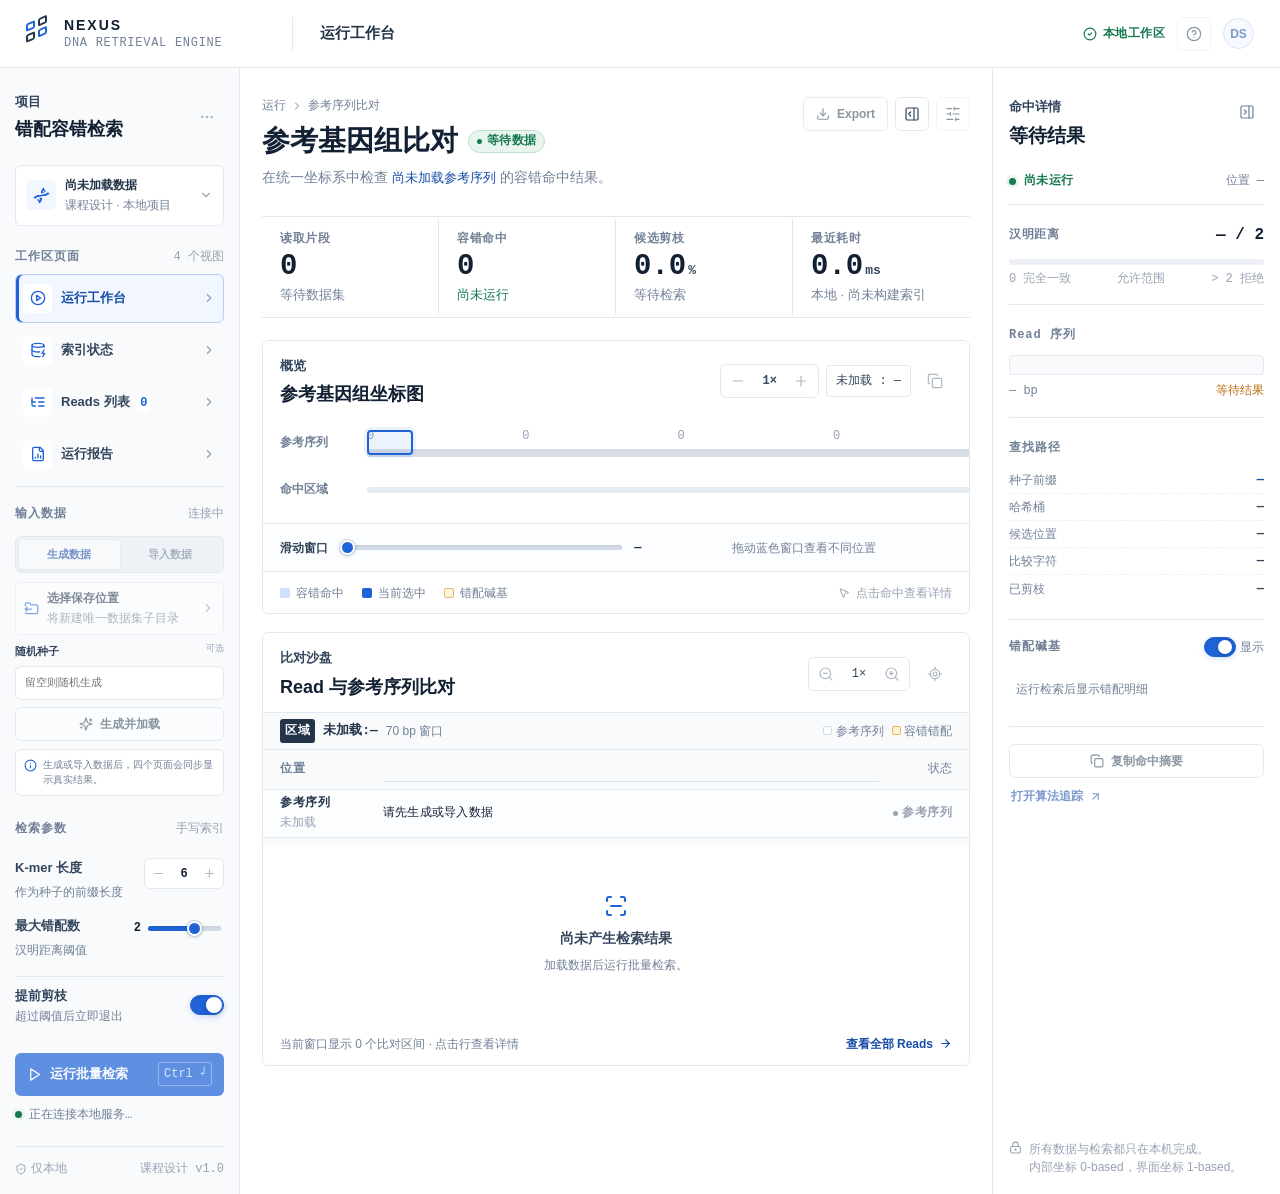
==== commit be6a6c17: "第二稿。接下来需要重构前端逻辑" ====
--- a/src/dna_retrieval_engine/resources/web/index.html
+++ b/src/dna_retrieval_engine/resources/web/index.html
@@ -101,7 +101,7 @@
           </div>
           <div class="parameter-row">
             <div><label class="field-label" for="mismatch-range">最大错配数</label><small class="field-help">汉明距离阈值</small></div>
-            <div class="range-wrap"><output id="mismatch-output">2</output><input id="mismatch-range" type="range" min="0" max="4" value="2" step="1" aria-label="最大错配数"></div>
+            <div class="range-wrap"><output id="mismatch-output">2</output><input id="mismatch-range" type="range" min="0" max="3" value="2" step="1" aria-label="最大错配数"></div>
           </div>
           <label class="toggle-row" for="prune-toggle">
             <span><strong>提前剪枝</strong><small>超过阈值后立即退出</small></span>
@@ -130,6 +130,7 @@
           </div>
           <div class="header-actions">
             <button class="secondary-button" id="export-button" type="button" disabled><i data-lucide="download" aria-hidden="true"></i> Export</button>
+            <button class="icon-button" type="button" id="open-inspector-button" title="打开命中详情" aria-label="打开命中详情" hidden><i data-lucide="panel-right-open" aria-hidden="true"></i></button>
             <button class="icon-button" type="button" title="更多视图选项" aria-label="更多视图选项" data-toast="视图选项菜单将在 pywebview 版本中打开"><i data-lucide="sliders-horizontal" aria-hidden="true"></i></button>
           </div>
         </div>
@@ -180,9 +181,9 @@
       </main>
 
       <aside class="inspector" aria-label="命中详情">
-        <div class="inspector-header"><div><span class="eyebrow">命中详情</span><h2 id="inspector-title">等待结果</h2></div><button class="icon-button subtle" type="button" title="收起详情" aria-label="收起详情" data-toast="命中后可在此检查完整算法路径"><i data-lucide="panel-right-close" aria-hidden="true"></i></button></div>
+        <div class="inspector-header"><div><span class="eyebrow">命中详情</span><h2 id="inspector-title">等待结果</h2></div><button class="icon-button subtle" type="button" id="toggle-inspector" title="收起详情" aria-label="收起详情" aria-expanded="true"><i data-lucide="panel-right-close" aria-hidden="true"></i></button></div>
         <div class="inspector-status"><span class="status-dot"></span><strong id="inspector-status">尚未运行</strong><span id="inspector-position">位置 —</span></div>
-        <div class="distance-block"><div class="distance-head"><span>汉明距离</span><strong id="distance-value">— / 2</strong></div><div class="distance-bar"><span id="distance-fill" style="width: 0"></span></div><div class="distance-scale"><span>0 完全一致</span><span>允许范围</span><span>&gt; 2 拒绝</span></div></div>
+        <div class="distance-block"><div class="distance-head"><span>汉明距离</span><strong id="distance-value">— / 2</strong></div><div class="distance-bar"><span id="distance-fill" style="width: 0"></span></div><div class="distance-scale"><span>0 完全一致</span><span>允许范围</span><span id="distance-reject-label">&gt; 2 拒绝</span></div></div>
         <div class="inspector-section"><span class="section-label">Read 序列</span><div class="inspector-sequence" id="inspector-sequence"></div><div class="sequence-note"><span>— bp</span><span id="inspector-mismatch-count">等待结果</span></div></div>
         <div class="inspector-section"><span class="section-label">查找路径</span><dl class="trace-list"><div><dt>种子前缀</dt><dd><code id="trace-seed">—</code></dd></div><div><dt>哈希桶</dt><dd id="trace-bucket">—</dd></div><div><dt>候选位置</dt><dd id="trace-candidates">—</dd></div><div><dt>比较字符</dt><dd id="trace-compared">—</dd></div><div><dt>已剪枝</dt><dd id="trace-pruned">—</dd></div></dl></div>
         <div class="inspector-section mismatch-section"><div class="section-label-row"><span class="section-label">错配碱基</span><label class="mini-toggle"><input id="mismatch-toggle" type="checkbox" checked><span>显示</span></label></div><div class="mismatch-list" id="mismatch-list"></div></div>
--- a/src/dna_retrieval_engine/resources/web/styles.css
+++ b/src/dna_retrieval_engine/resources/web/styles.css
@@ -35,6 +35,7 @@
 button, input { font: inherit; }
 button { border: 0; }
 button, [role="button"] { cursor: pointer; }
+button:disabled { cursor: not-allowed; opacity: .56; transform: none !important; }
 button, input, [role="button"] { -webkit-tap-highlight-color: transparent; }
 button:focus-visible, input:focus-visible, [role="button"]:focus-visible { outline: 3px solid rgba(31, 99, 215, .22); outline-offset: 2px; }
 code { color: var(--blue-deep); font-family: var(--mono); font-size: .92em; }
@@ -72,6 +73,8 @@
 .avatar-button { width: 31px; height: 31px; padding: 0; border: 1px solid var(--blue-line); border-radius: 50%; background: var(--surface-blue); color: var(--blue-deep); font-size: 10px; font-weight: 700; }
 
 .workspace-grid { display: grid; min-height: calc(100vh - 68px); grid-template-columns: 264px minmax(600px, 1fr) 316px; }
+.workspace-grid.inspector-collapsed { grid-template-columns: 264px minmax(600px, 1fr) 0; }
+.workspace-grid.inspector-collapsed .inspector { display: none; }
 .control-sidebar { display: flex; flex-direction: column; gap: 0; padding: 24px 18px 16px; border-right: 1px solid var(--line); background: var(--surface-subtle); }
 .sidebar-heading, .inspector-header, .panel-heading, .section-label-row, .parameter-row, .title-line, .workspace-header, .alignment-heading, .sequence-toolbar, .alignment-footer, .distance-head, .sequence-note { display: flex; align-items: center; justify-content: space-between; }
 .sidebar-heading h1 { margin: 4px 0 0; color: var(--ink-950); font-size: 18px; font-weight: 720; letter-spacing: 0; }
@@ -103,10 +106,11 @@
 .section-meta { color: var(--muted-2); font-family: var(--mono); font-size: 10px; }
 .field-label { display: block; margin: 11px 0 6px; color: var(--ink-700); font-size: 13px; font-weight: 650; }
 .field-label small { margin-left: 4px; color: var(--muted); font-family: var(--mono); font-size: 9px; font-weight: 500; }
-.file-field { min-height: 47px; display: flex; align-items: center; gap: 8px; padding: 7px 8px; border: 1px solid var(--line); border-radius: var(--radius); background: var(--surface); transition: border-color var(--motion-fast) var(--ease-standard), background-color var(--motion-fast) var(--ease-standard), box-shadow var(--motion-base) var(--ease-standard), transform var(--motion-base) var(--ease-standard); }
+.file-field { width: 100%; min-width: 0; min-height: 47px; display: flex; align-items: center; gap: 8px; padding: 7px 8px; border: 1px solid var(--line); border-radius: var(--radius); background: var(--surface); transition: border-color var(--motion-fast) var(--ease-standard), background-color var(--motion-fast) var(--ease-standard), box-shadow var(--motion-base) var(--ease-standard), transform var(--motion-base) var(--ease-standard); }
 .file-field:hover { border-color: var(--blue-line); background: var(--surface-blue); box-shadow: 0 5px 14px rgba(31, 99, 215, .07); transform: translateY(-1px); }
 .file-field > svg:first-child { width: 15px; height: 15px; color: var(--blue); }
-.file-field > span { min-width: 0; display: grid; gap: 1px; }
+.file-field > span { min-width: 0; flex: 1 1 auto; display: grid; gap: 1px; overflow: hidden; }
+.file-field > svg:last-child { flex: 0 0 auto; }
 .file-field strong { overflow: hidden; color: var(--ink-800); font-family: var(--mono); font-size: 10px; font-weight: 600; text-overflow: ellipsis; white-space: nowrap; }
 .file-field small { color: var(--muted); font-size: 11px; }
 .file-check { width: 14px; height: 14px; margin-left: auto; color: var(--green); }
@@ -185,6 +189,7 @@
 .input-action { width: 100%; min-height: 34px; }
 .truth-file-button { justify-content: flex-start; min-height: 28px; padding: 0 3px; font-size: 10px; }
 .loaded-file-summary { display: flex; align-items: flex-start; gap: 6px; margin-top: 8px; padding: 8px; border: 1px solid var(--line); border-radius: var(--radius); background: var(--surface); color: var(--muted); font-size: 10px; line-height: 1.45; }
+.loaded-file-summary > span { min-width: 0; flex: 1 1 auto; overflow: hidden; }
 .loaded-file-summary svg { width: 13px; height: 13px; flex: 0 0 auto; margin-top: 1px; color: var(--blue); }
 .loaded-file-summary strong { color: var(--ink-700); font-family: var(--mono); font-size: 9px; }
 .run-status.is-error { color: var(--red); }
@@ -246,6 +251,9 @@
 .hit-band:hover::after { height: 11px; background: #78a5ea; box-shadow: inset 0 0 0 1px rgba(23, 76, 168, .34), 0 0 0 4px rgba(31, 99, 215, .1); }
 .hit-band.is-selected { z-index: 2; }
 .hit-band.is-selected::after { height: 10px; background: var(--blue); box-shadow: inset 0 0 0 1px var(--blue-deep), 0 0 0 4px rgba(31,99,215,.13); }
+.hit-band.is-rejected::after { background: #ef9b9b; box-shadow: inset 0 0 0 1px rgba(196,61,61,.35); }
+.hit-band.is-rejected:hover::after { background: #df6666; box-shadow: inset 0 0 0 1px rgba(147,35,35,.45), 0 0 0 4px rgba(196,61,61,.12); }
+.hit-band.is-rejected.is-selected::after { background: var(--red); box-shadow: inset 0 0 0 1px #982d2d, 0 0 0 4px rgba(196,61,61,.14); }
 .hit-band:focus-visible { outline-offset: 0; }
 .window-viewport { width: 2.2%; min-width: 46px; height: 25px; position: absolute; top: 3px; left: 12.5%; z-index: 2; border: 2px solid var(--blue); border-radius: 4px; background: rgba(31,99,215,.08); box-shadow: 0 0 0 3px rgba(31,99,215,.08); cursor: grab; transition: left var(--motion-fast) var(--ease-standard), width var(--motion-fast) var(--ease-standard), box-shadow var(--motion-fast) var(--ease-standard), background-color var(--motion-fast) var(--ease-standard); }
 .window-viewport:hover, .window-viewport.is-dragging { box-shadow: 0 0 0 4px rgba(31,99,215,.14); cursor: grabbing; }
@@ -303,6 +311,8 @@
 .ruler-row .row-label, .ruler-row .row-score { background: var(--surface-subtle); }
 .reference-row .row-label, .reference-row .row-score { background: #fcfdff; }
 .read-row.is-selected .row-label, .read-row.is-selected .row-score { background: var(--surface-blue); }
+.read-row.is-rejected { background: #fffafa; }
+.read-row.is-rejected:hover, .read-row.is-rejected.is-selected { background: var(--red-soft); }
 .read-empty { min-height: 178px; display: flex; flex-direction: column; align-items: center; justify-content: center; gap: 7px; padding: 24px; color: var(--muted); text-align: center; }
 .read-empty svg { width: 24px; height: 24px; margin-bottom: 3px; color: var(--blue); }
 .read-empty strong { color: var(--ink-700); font-size: 14px; }
@@ -349,6 +359,7 @@
 .inspector-header h2 { margin: 5px 0 0; color: var(--ink-950); font-family: var(--mono); font-size: 19px; font-weight: 700; }
 .inspector-status { display: flex; align-items: center; gap: 8px; margin-top: 21px; padding-bottom: 14px; border-bottom: 1px solid var(--line); }
 .inspector-status strong { color: var(--green); font-family: var(--mono); font-size: 10px; letter-spacing: .04em; }
+.inspector-status strong.mismatch-status, .distance-head strong.mismatch-status, .sequence-note span:last-child.mismatch-status { color: var(--red); }
 .inspector-status > span:last-child { margin-left: auto; color: var(--muted); font-family: var(--mono); font-size: 9px; }
 .distance-block { padding: 18px 0 16px; border-bottom: 1px solid var(--line); }
 .distance-head span { color: var(--muted); font-family: var(--mono); font-size: 10px; font-weight: 700; letter-spacing: .06em; }
@@ -362,6 +373,7 @@
 .inspector-sequence:hover { border-color: var(--blue-line); background: #fbfdff; box-shadow: 0 4px 13px rgba(18, 32, 51, .05); }
 .inspector-sequence .base { width: 17px; height: 22px; font-size: 10px; }
 .inspector-sequence .base.mismatch::after { margin: 15px 0 0 10px; }
+.inspector-sequence.is-rejected .base.mismatch, .read-row.is-rejected .base.mismatch { border-color: #e79a9a; background: var(--red-soft); color: var(--red); }
 .sequence-note { margin-top: 7px; color: var(--muted); font-family: var(--mono); font-size: 8px; }
 .sequence-note span:last-child { color: var(--amber); }
 .trace-list { margin: 10px 0 0; }
@@ -530,6 +542,7 @@
 
 @media (max-width: 1360px) {
   .workspace-grid { grid-template-columns: 240px minmax(560px, 1fr) 288px; }
+  .workspace-grid.inspector-collapsed { grid-template-columns: 240px minmax(560px, 1fr) 0; }
   .main-workspace { padding-right: 22px; padding-left: 22px; }
   .control-sidebar { padding-right: 15px; padding-left: 15px; }
   .inspector { padding-right: 16px; padding-left: 16px; }
@@ -537,6 +550,7 @@
 
 @media (max-width: 1120px) {
   .workspace-grid { grid-template-columns: 232px minmax(0, 1fr); }
+  .workspace-grid.inspector-collapsed { grid-template-columns: 232px minmax(0, 1fr); }
   .inspector { display: none; }
   .metric-strip { grid-template-columns: repeat(4, minmax(115px,1fr)); overflow-x: auto; }
   .lower-grid { grid-template-columns: 1fr; }
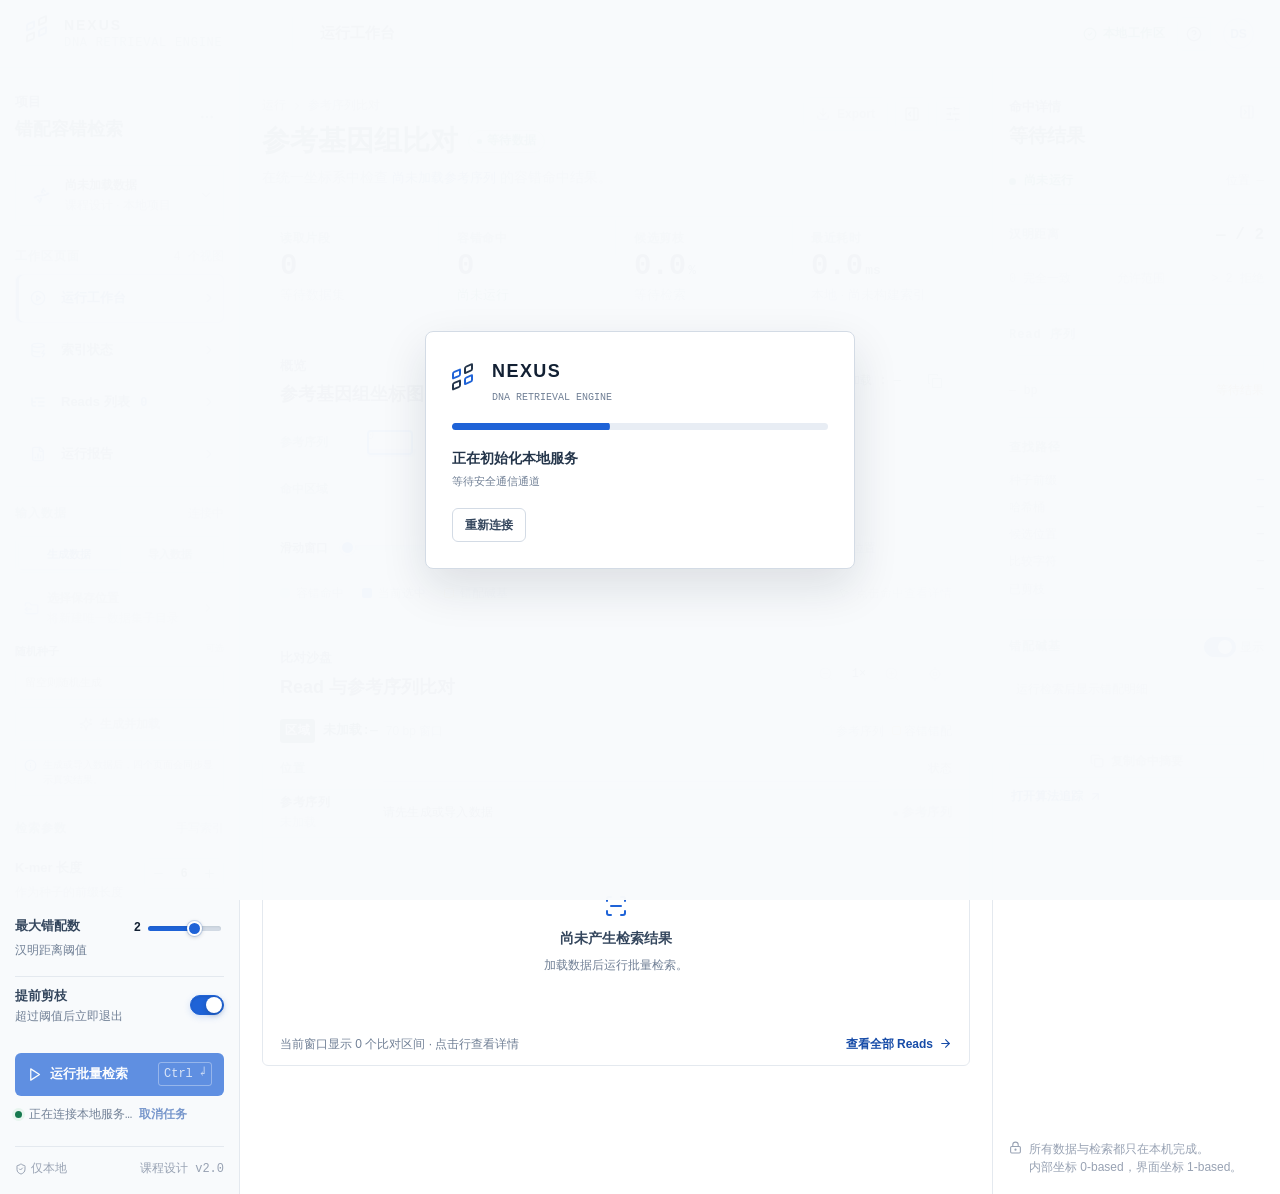
==== commit 03aada3b: "离线桌面前端资源" ====
--- a/src/dna_retrieval_engine/resources/web/index.html
+++ b/src/dna_retrieval_engine/resources/web/index.html
@@ -7,9 +7,11 @@
   <title>DNA Retrieval Engine · Run workspace</title>
   <link rel="icon" href="data:,">
   <link rel="stylesheet" href="styles.css">
+  <link rel="stylesheet" href="pages.css">
   <script src="vendor/lucide.min.js"></script>
 </head>
-<body class="run-page">
+<body class="run-page app-booting">
+  <div class="startup-overlay" id="startup-overlay" role="status" aria-live="polite" aria-label="正在启动应用"><div class="startup-panel"><div class="startup-brand"><div class="brand-mark" aria-hidden="true"><span></span><span></span><span></span><span></span></div><div><strong>NEXUS</strong><span>DNA RETRIEVAL ENGINE</span></div></div><div class="startup-progress" aria-hidden="true"><span id="startup-progress-fill"></span></div><div class="startup-status"><strong id="startup-stage">正在加载本地界面</strong><span id="startup-detail">准备 WebView2 与本地服务</span></div><button class="secondary-button" id="startup-retry" type="button" hidden>重新连接</button></div></div>
   <div class="app-shell">
     <header class="topbar">
       <div class="brand-block">
@@ -22,8 +24,8 @@
       <div class="topbar-context"><strong>运行工作台</strong></div>
       <div class="topbar-meta">
         <span class="workspace-status"><i data-lucide="circle-check" aria-hidden="true"></i> 本地工作区</span>
-        <button class="icon-button" type="button" title="打开帮助" aria-label="打开帮助" data-toast="帮助面板将在 pywebview 版本中打开"><i data-lucide="circle-help" aria-hidden="true"></i></button>
-        <button class="avatar-button" type="button" title="用户菜单" aria-label="用户菜单" data-toast="当前用户：课程设计实验室">DS</button>
+        <button class="icon-button" type="button" title="打开帮助" aria-label="打开帮助" data-ui-action="help"><i data-lucide="circle-help" aria-hidden="true"></i></button>
+        <button class="avatar-button" type="button" title="用户菜单" aria-label="用户菜单" data-ui-action="user-menu">DS</button>
       </div>
     </header>
 
@@ -34,7 +36,7 @@
             <div class="eyebrow">项目</div>
             <h1>错配容错检索</h1>
           </div>
-          <button class="icon-button subtle" type="button" title="更多项目操作" aria-label="更多项目操作" data-toast="项目操作菜单将在 pywebview 版本中打开"><i data-lucide="ellipsis" aria-hidden="true"></i></button>
+          <button class="icon-button subtle" type="button" title="更多项目操作" aria-label="更多项目操作" data-ui-action="project-menu"><i data-lucide="ellipsis" aria-hidden="true"></i></button>
         </div>
 
         <div class="project-select">
@@ -112,12 +114,12 @@
 
         <div class="sidebar-run">
           <button class="primary-button" id="run-button" type="button" disabled><i data-lucide="play" aria-hidden="true"></i><span>运行批量检索</span><kbd>Ctrl ↵</kbd></button>
-          <div class="run-status" aria-live="polite"><span class="status-dot"></span><span id="run-status-text">正在连接本地服务…</span></div>
+          <div class="run-status" aria-live="polite"><span class="status-dot"></span><span id="run-status-text">正在连接本地服务…</span><button class="text-button" id="cancel-task-button" type="button" hidden>取消任务</button></div>
         </div>
 
         <div class="sidebar-footer">
           <span><i data-lucide="shield-check" aria-hidden="true"></i> 仅本地</span>
-          <span>课程设计 v1.0</span>
+          <span>课程设计 v2.0</span>
         </div>
       </aside>
 
@@ -131,7 +133,7 @@
           <div class="header-actions">
             <button class="secondary-button" id="export-button" type="button" disabled><i data-lucide="download" aria-hidden="true"></i> Export</button>
             <button class="icon-button" type="button" id="open-inspector-button" title="打开命中详情" aria-label="打开命中详情" hidden><i data-lucide="panel-right-open" aria-hidden="true"></i></button>
-            <button class="icon-button" type="button" title="更多视图选项" aria-label="更多视图选项" data-toast="视图选项菜单将在 pywebview 版本中打开"><i data-lucide="sliders-horizontal" aria-hidden="true"></i></button>
+            <button class="icon-button" type="button" title="更多视图选项" aria-label="更多视图选项" data-ui-action="view-menu"><i data-lucide="sliders-horizontal" aria-hidden="true"></i></button>
           </div>
         </div>
 
@@ -145,7 +147,7 @@
         <section class="visual-panel" aria-labelledby="overview-heading">
           <div class="panel-heading">
               <div><span class="eyebrow">概览</span><h3 id="overview-heading">参考基因组坐标图</h3></div>
-            <div class="panel-tools"><div class="overview-scale-control"><button class="icon-button subtle" type="button" id="overview-zoom-out" title="缩小坐标图" aria-label="缩小坐标图"><i data-lucide="minus" aria-hidden="true"></i></button><span id="overview-zoom-label">1×</span><button class="icon-button subtle" type="button" id="overview-zoom-in" title="放大坐标图" aria-label="放大坐标图"><i data-lucide="plus" aria-hidden="true"></i></button></div><span class="coordinate-readout" id="coordinate-readout">未加载 : —</span><button class="icon-button subtle" type="button" title="复制坐标" aria-label="复制坐标" data-toast="当前坐标可在命中详情中复制"><i data-lucide="copy" aria-hidden="true"></i></button></div>
+            <div class="panel-tools"><div class="overview-scale-control"><button class="icon-button subtle" type="button" id="overview-zoom-out" title="缩小坐标图" aria-label="缩小坐标图"><i data-lucide="minus" aria-hidden="true"></i></button><span id="overview-zoom-label">1×</span><button class="icon-button subtle" type="button" id="overview-zoom-in" title="放大坐标图" aria-label="放大坐标图"><i data-lucide="plus" aria-hidden="true"></i></button></div><span class="coordinate-readout" id="coordinate-readout">未加载 : —</span><button class="icon-button subtle" type="button" title="复制坐标" aria-label="复制坐标" data-ui-action="copy-coordinate"><i data-lucide="copy" aria-hidden="true"></i></button></div>
           </div>
           <div class="overview-scroll" id="overview-scroll"><div class="overview-map" id="overview-map">
             <div class="map-label">参考序列</div>
@@ -187,7 +189,7 @@
         <div class="inspector-section"><span class="section-label">Read 序列</span><div class="inspector-sequence" id="inspector-sequence"></div><div class="sequence-note"><span>— bp</span><span id="inspector-mismatch-count">等待结果</span></div></div>
         <div class="inspector-section"><span class="section-label">查找路径</span><dl class="trace-list"><div><dt>种子前缀</dt><dd><code id="trace-seed">—</code></dd></div><div><dt>哈希桶</dt><dd id="trace-bucket">—</dd></div><div><dt>候选位置</dt><dd id="trace-candidates">—</dd></div><div><dt>比较字符</dt><dd id="trace-compared">—</dd></div><div><dt>已剪枝</dt><dd id="trace-pruned">—</dd></div></dl></div>
         <div class="inspector-section mismatch-section"><div class="section-label-row"><span class="section-label">错配碱基</span><label class="mini-toggle"><input id="mismatch-toggle" type="checkbox" checked><span>显示</span></label></div><div class="mismatch-list" id="mismatch-list"></div></div>
-        <div class="inspector-actions"><button class="secondary-button full-button" type="button" id="copy-result"><i data-lucide="copy" aria-hidden="true"></i> 复制命中摘要</button><button class="text-button full-text-button" type="button" data-toast="将在 pywebview 版本中打开算法追踪器">打开算法追踪 <i data-lucide="arrow-up-right" aria-hidden="true"></i></button></div>
+        <div class="inspector-actions"><button class="secondary-button full-button" type="button" id="copy-result"><i data-lucide="copy" aria-hidden="true"></i> 复制命中摘要</button><button class="text-button full-text-button" type="button" data-ui-action="trace">打开算法追踪 <i data-lucide="arrow-up-right" aria-hidden="true"></i></button></div>
         <div class="inspector-footnote"><i data-lucide="lock-keyhole" aria-hidden="true"></i><span>所有数据与检索都只在本机完成。<br>内部坐标 0-based，界面坐标 1-based。</span></div>
       </aside>
     </div>
@@ -195,6 +197,10 @@
   <div class="toast" id="toast" role="status" aria-live="polite"></div>
   <script src="bridge-client.js"></script>
   <script src="state-store.js"></script>
+  <script src="ui-state.js"></script>
+  <script src="router.js"></script>
+  <script src="ui-actions.js"></script>
   <script src="app.js"></script>
+  <script src="pages.js"></script>
 </body>
 </html>
--- a/src/dna_retrieval_engine/resources/web/styles.css
+++ b/src/dna_retrieval_engine/resources/web/styles.css
@@ -112,7 +112,7 @@
 .file-field > span { min-width: 0; flex: 1 1 auto; display: grid; gap: 1px; overflow: hidden; }
 .file-field > svg:last-child { flex: 0 0 auto; }
 .file-field strong { overflow: hidden; color: var(--ink-800); font-family: var(--mono); font-size: 10px; font-weight: 600; text-overflow: ellipsis; white-space: nowrap; }
-.file-field small { color: var(--muted); font-size: 11px; }
+.file-field small { max-width: 100%; display: block; overflow: hidden; color: var(--muted); font-size: 11px; text-overflow: ellipsis; white-space: nowrap; }
 .file-check { width: 14px; height: 14px; margin-left: auto; color: var(--green); }
 .parameter-section { padding-top: 24px; }
 .parameter-row { align-items: flex-start; gap: 12px; padding: 7px 0; }
@@ -177,6 +177,7 @@
 .input-mode-tab:hover, .input-subtab:hover { color: var(--ink-800); }
 .input-mode-tab.is-active, .input-subtab.is-active { background: var(--surface); color: var(--blue-deep); box-shadow: 0 1px 3px rgba(18,32,51,.1); }
 .input-panel { display: grid; gap: 7px; padding-top: 9px; }
+.input-panel, #folder-import-panel, #files-import-panel { min-width: 0; max-width: 100%; overflow: hidden; }
 .input-panel.is-hidden, .input-panel .is-hidden, .is-hidden { display: none !important; }
 .input-subtabs { margin-bottom: 1px; }
 .input-subtab { min-height: 26px; font-size: 10px; }
@@ -411,6 +412,45 @@
 .inspector-footnote svg { width: 13px; height: 13px; flex: 0 0 auto; margin-top: 1px; }
 .toast { position: fixed; right: 22px; bottom: 22px; z-index: 20; max-width: 320px; padding: 10px 13px; border: 1px solid var(--line-strong); border-radius: 5px; background: var(--ink-950); color: #fff; font-size: 11px; box-shadow: 0 9px 22px rgba(18,32,51,.15); opacity: 0; pointer-events: none; transform: translateY(9px); transition: opacity var(--motion-fast) var(--ease-standard), transform var(--motion-base) var(--ease-standard); }
 .toast.is-visible { opacity: 1; transform: translateY(0); }
+.modal-open { overflow: hidden; }
+.ui-modal-shell { position: fixed; inset: 0; z-index: 50; display: grid; place-items: center; padding: 20px; }
+.ui-modal-shell[hidden] { display: none; }
+.ui-modal-backdrop { position: absolute; inset: 0; background: rgba(18, 32, 51, .32); }
+.ui-modal { width: min(620px, 100%); max-height: min(720px, calc(100vh - 40px)); position: relative; overflow: auto; border: 1px solid var(--line-strong); border-radius: 8px; background: var(--surface); box-shadow: 0 18px 48px rgba(18, 32, 51, .22); }
+.ui-modal-header { min-height: 58px; display: flex; align-items: center; justify-content: space-between; padding: 0 18px; border-bottom: 1px solid var(--line); }
+.ui-modal-header h2 { margin: 0; color: var(--ink-950); font-size: 18px; }
+.ui-modal-body { padding: 18px; color: var(--muted); font-size: 13px; line-height: 1.65; }
+.ui-modal-lede { margin: 0 0 15px; color: var(--ink-700); font-size: 14px; }
+.ui-modal-note { margin: 16px 0 0; padding-top: 13px; border-top: 1px solid var(--line); color: var(--muted-2); font-size: 11px; }
+.ui-help-grid { display: grid; grid-template-columns: repeat(2, minmax(0, 1fr)); gap: 10px; }
+.ui-help-grid article { display: grid; gap: 4px; padding: 11px; border: 1px solid var(--line); border-radius: 6px; background: var(--surface-subtle); }
+.ui-help-grid strong { color: var(--ink-800); font-size: 13px; }
+.ui-help-grid span { color: var(--muted); font-size: 11px; }
+.ui-trace-list { margin: 0; }
+.ui-trace-list > div { display: flex; justify-content: space-between; gap: 16px; min-height: 32px; padding: 6px 0; border-bottom: 1px solid var(--line); }
+.ui-trace-list dt { color: var(--muted); }
+.ui-trace-list dd { margin: 0; color: var(--ink-800); font-family: var(--mono); font-size: 12px; text-align: right; }
+.ui-popover { min-width: 190px; position: fixed; z-index: 45; display: grid; gap: 6px; padding: 12px; border: 1px solid var(--line-strong); border-radius: 6px; background: var(--surface); box-shadow: 0 12px 30px rgba(18, 32, 51, .16); }
+.ui-popover strong { color: var(--ink-800); font-size: 12px; }
+.ui-popover span { color: var(--muted); font-size: 11px; }
+.ui-popover button { min-height: 30px; padding: 0 8px; border-radius: 4px; background: var(--surface-subtle); color: var(--ink-700); font-size: 11px; text-align: left; }
+.ui-popover button:hover { background: var(--surface-blue); color: var(--blue-deep); }
+.app-booting { overflow: hidden; }
+.startup-overlay { position: fixed; inset: 0; z-index: 100; display: grid; place-items: center; padding: 24px; background: rgba(248, 250, 252, .98); opacity: 1; transition: opacity 220ms var(--ease-standard); }
+.startup-overlay[hidden] { display: none; }
+.startup-panel { width: min(430px, 100%); display: grid; gap: 18px; padding: 26px; border: 1px solid var(--line-strong); border-radius: 8px; background: var(--surface); box-shadow: 0 18px 46px rgba(18, 32, 51, .12); }
+.startup-brand { display: flex; align-items: center; gap: 13px; }
+.startup-brand .brand-mark { flex: 0 0 auto; }
+.startup-brand > div:last-child { display: grid; gap: 5px; }
+.startup-brand strong { color: var(--ink-950); font-size: 18px; letter-spacing: .08em; }
+.startup-brand span { color: var(--muted); font-family: var(--mono); font-size: 10px; }
+.startup-progress { height: 7px; position: relative; overflow: hidden; border-radius: 4px; background: #e8edf4; }
+.startup-progress::after { width: 32%; position: absolute; inset: 0 auto 0 -32%; border-radius: inherit; background: rgba(255,255,255,.55); content: ""; animation: startup-sheen 1.25s ease-in-out infinite; }
+.startup-progress > span { height: 100%; display: block; border-radius: inherit; background: var(--blue); transform: scaleX(.12); transform-origin: left center; transition: transform 420ms var(--ease-standard); }
+.startup-status { display: grid; gap: 4px; }
+.startup-status strong { color: var(--ink-800); font-size: 14px; }
+.startup-status span { color: var(--muted); font-size: 11px; }
+.startup-panel #startup-retry { justify-self: start; }
 
 @keyframes panel-in {
   from { opacity: 0; transform: translateY(6px); }
@@ -420,6 +460,7 @@
 @keyframes spin { to { transform: rotate(360deg); } }
 @keyframes scan-line { from { transform: translateX(-10px); opacity: 0; } 12% { opacity: .85; } 88% { opacity: .85; } to { transform: translateX(740px); opacity: 0; } }
 @keyframes mismatch-pulse { 0%, 100% { box-shadow: inset 0 0 0 1px #ebc477; } 50% { box-shadow: inset 0 0 0 2px #d79724, 0 0 0 3px rgba(216, 151, 36, .1); } }
+@keyframes startup-sheen { 0% { transform: translateX(0); } 100% { transform: translateX(410%); } }
 .control-sidebar, .main-workspace, .inspector { animation: panel-in var(--motion-slow) var(--ease-standard) both; }
 .main-workspace { animation-delay: .04s; }
 .inspector { animation-delay: .08s; }
@@ -601,6 +642,7 @@
   .metric:nth-child(2) { border-right: 0; }
   .metric:nth-child(3), .metric:nth-child(4) { border-bottom: 0; }
   .metric strong { font-size: 20px; }
+  .ui-help-grid { grid-template-columns: 1fr; }
   .panel-heading { padding-right: 12px; padding-left: 12px; }
   .overview-map { grid-template-columns: 60px minmax(0,1fr); padding-right: 12px; padding-left: 12px; }
   .overview-legend { padding-right: 12px; padding-left: 12px; }
--- a/src/dna_retrieval_engine/resources/web/pages.css
+++ b/src/dna_retrieval_engine/resources/web/pages.css
@@ -0,0 +1,225 @@
+.secondary-shell { min-height: 100vh; background: var(--surface); font-size: 15px; }
+.secondary-shell .topbar-context small, .secondary-shell .page-nav small, .secondary-shell .page-main h1 > small, .secondary-shell .page-main .page-lede > span, .secondary-shell .page-main .page-section-heading h2 > small { display: none; }
+.secondary-grid { min-height: calc(100vh - 68px); display: grid; grid-template-columns: 282px minmax(0, 1fr); }
+.page-sidebar { display: flex; flex-direction: column; padding: 28px 19px 18px; border-right: 1px solid var(--line); background: var(--surface-subtle); }
+.page-sidebar .brand-block { min-width: 0; margin-bottom: 27px; }
+.page-sidebar-title { margin: 0 0 12px; color: var(--ink-950); font-size: 17px; font-weight: 730; }
+.page-project { display: flex; align-items: center; gap: 9px; min-width: 0; min-height: 58px; padding: 9px; border: 1px solid var(--line); border-radius: var(--radius); background: var(--surface); transition: border-color var(--motion-base) var(--ease-standard), box-shadow var(--motion-base) var(--ease-standard), transform var(--motion-base) var(--ease-standard); }
+.page-project:hover { border-color: var(--blue-line); box-shadow: 0 7px 20px rgba(18, 32, 51, .06); transform: translateY(-1px); }
+.page-project .project-icon { width: 31px; height: 31px; }
+.page-project > div:last-child { min-width: 0; flex: 1 1 auto; overflow: hidden; }
+.page-project strong { display: block; min-width: 0; overflow: hidden; color: var(--ink-800); font-size: 12px; text-overflow: ellipsis; white-space: nowrap; }
+.page-project small { display: block; margin-top: 2px; color: var(--muted); font-size: 10px; }
+.page-nav { display: grid; gap: 4px; margin-top: 23px; }
+.page-nav-label { position: relative; padding: 0 7px 7px; color: transparent; font-size: 12px; font-weight: 700; }
+.page-nav-label::before { position: absolute; left: 7px; color: var(--muted); content: "工作区页面"; font-size: 12px; letter-spacing: 0; }
+.page-nav a { min-height: 51px; display: flex; align-items: center; gap: 10px; padding: 7px; border: 1px solid transparent; border-radius: var(--radius); color: var(--ink-700); text-decoration: none; transition: border-color var(--motion-fast) var(--ease-standard), background-color var(--motion-fast) var(--ease-standard), color var(--motion-fast) var(--ease-standard), transform var(--motion-base) var(--ease-standard), box-shadow var(--motion-base) var(--ease-standard); }
+.page-nav a:hover { border-color: var(--line); background: var(--surface); color: var(--blue-deep); transform: translateX(2px); }
+.page-nav a.is-active { border-color: var(--blue-line); background: var(--surface-blue); color: var(--blue-deep); box-shadow: inset 3px 0 0 var(--blue); }
+.page-nav a > span:nth-child(2) { min-width: 0; display: grid; gap: 1px; }
+.page-nav a strong { color: inherit; font-size: 15px; font-weight: 650; }
+.page-nav a small { color: var(--muted); font-size: 10px; }
+.page-nav-icon { width: 30px; height: 30px; display: inline-flex; align-items: center; justify-content: center; flex: 0 0 auto; border-radius: 5px; background: var(--surface); color: var(--blue); }
+.page-nav-icon svg { width: 17px; height: 17px; }
+.page-nav-arrow { width: 14px; height: 14px; margin-left: auto; color: var(--muted-2); }
+.page-side-note { display: grid; gap: 6px; margin-top: auto; padding: 14px 7px 0; border-top: 1px solid var(--line); color: var(--muted); font-size: 11px; }
+.page-side-note strong { color: var(--ink-700); font-size: 12px; }
+.page-side-note span { display: inline-flex; align-items: center; gap: 6px; }
+.page-side-note svg { width: 14px; height: 14px; color: var(--green); }
+.page-main { min-width: 0; padding: 42px 48px 56px; overflow: hidden; }
+.page-main-header { display: flex; align-items: flex-start; justify-content: space-between; gap: 24px; animation: panel-in var(--motion-slow) var(--ease-standard) both; }
+.page-breadcrumb { display: flex; align-items: center; gap: 6px; margin-bottom: 13px; color: var(--muted); font-family: var(--mono); font-size: 11px; }
+.page-breadcrumb svg { width: 13px; height: 13px; }
+.page-main h1 { margin: 0; color: var(--ink-950); font-size: 31px; font-weight: 740; letter-spacing: 0; line-height: 1.15; }
+.page-main h1 small { margin-left: 7px; color: var(--muted); font-family: var(--mono); font-size: 11px; font-weight: 600; letter-spacing: .02em; }
+.page-lede { max-width: 790px; margin: 11px 0 0; color: var(--muted); font-size: 15px; }
+.page-lede span { margin-left: 6px; color: var(--muted-2); font-family: var(--mono); font-size: 10px; }
+.page-actions { display: flex; gap: 8px; }
+.page-actions .secondary-button { min-height: 38px; font-size: 12px; }
+.page-action-primary { width: auto; min-width: 124px; }
+.secondary-shell .eyebrow { color: var(--ink-700); font-family: var(--sans); font-size: 13px; font-weight: 700; letter-spacing: 0; }
+.page-section { margin-top: 29px; border-top: 1px solid var(--line); animation: panel-in var(--motion-slow) var(--ease-standard) both; }
+.page-section:nth-of-type(1) { animation-delay: 60ms; }
+.page-section:nth-of-type(2) { animation-delay: 100ms; }
+.page-section:nth-of-type(3) { animation-delay: 140ms; }
+.page-section-heading { display: flex; align-items: baseline; justify-content: space-between; gap: 16px; padding: 19px 0 13px; }
+.page-section-heading h2 { margin: 0; color: var(--ink-950); font-size: 19px; font-weight: 720; }
+.page-section-heading p { margin: 0; color: var(--muted); font-size: 11px; }
+.page-stat-grid { display: grid; grid-template-columns: repeat(4, minmax(0,1fr)); gap: 11px; }
+.page-stat { min-height: 111px; display: grid; align-content: center; gap: 6px; padding: 16px; border: 1px solid var(--line); border-radius: var(--radius); background: var(--surface); transition: border-color var(--motion-base) var(--ease-standard), box-shadow var(--motion-base) var(--ease-standard), transform var(--motion-base) var(--ease-standard); }
+.page-stat:hover { border-color: var(--blue-line); box-shadow: var(--card-shadow-hover); transform: translateY(-2px); }
+.page-stat-label { color: var(--muted); font-family: var(--mono); font-size: 10px; font-weight: 700; letter-spacing: .06em; }
+.page-stat strong { color: var(--ink-950); font-family: var(--mono); font-size: 28px; line-height: 1; }
+.page-stat-note { color: var(--muted); font-size: 12px; }
+.page-stat-note.success { color: var(--green); }
+.split-grid { display: grid; grid-template-columns: minmax(0,1.25fr) minmax(300px,.75fr); gap: 18px; }
+.page-panel { min-width: 0; border: 1px solid var(--line); border-radius: var(--radius); background: var(--surface); transition: border-color var(--motion-base) var(--ease-standard), box-shadow var(--motion-base) var(--ease-standard), transform var(--motion-base) var(--ease-standard); }
+.page-panel:hover { border-color: var(--blue-line); box-shadow: var(--card-shadow-hover); transform: translateY(-1px); }
+.page-panel-heading { min-height: 62px; display: flex; align-items: center; justify-content: space-between; padding: 13px 16px; border-bottom: 1px solid var(--line); }
+.page-panel-heading h3 { margin: 4px 0 0; color: var(--ink-950); font-size: 18px; }
+.page-panel-heading p { margin: 0; color: var(--muted); font-size: 11px; }
+.page-panel-body { padding: 17px; }
+.index-flow { display: grid; gap: 0; }
+.flow-step { min-height: 70px; display: grid; grid-template-columns: 30px 1fr auto; gap: 10px; align-items: center; position: relative; }
+.flow-marker { width: 29px; height: 29px; z-index: 1; display: inline-flex; align-items: center; justify-content: center; border: 1px solid var(--blue-line); border-radius: 50%; background: var(--surface-blue); color: var(--blue); font-family: var(--mono); font-size: 10px; font-weight: 700; }
+.flow-step.done .flow-marker { border-color: #bfe2cf; background: var(--green-soft); color: var(--green); }
+.flow-step strong { display: block; color: var(--ink-800); font-size: 14px; }
+.flow-step small { display: block; margin-top: 2px; color: var(--muted); font-size: 12px; }
+.flow-value { color: var(--ink-800); font-family: var(--mono); font-size: 11px; font-weight: 650; text-align: right; }
+.bucket-table { width: 100%; min-width: 0; table-layout: fixed; border-collapse: collapse; }
+.bucket-table th { height: 31px; padding: 0 8px; color: var(--muted); font-family: var(--mono); font-size: 9px; font-weight: 700; text-align: left; }
+.bucket-table th:nth-child(1), .bucket-table td:nth-child(1) { width: 29%; }
+.bucket-table th:nth-child(2), .bucket-table td:nth-child(2) { width: 49%; }
+.bucket-table th:nth-child(3), .bucket-table td:nth-child(3) { width: 22%; }
+.bucket-table td { height: 43px; padding: 8px; overflow: hidden; border-top: 1px solid #eef1f5; color: var(--ink-700); font-family: var(--mono); font-size: 12px; word-break: break-word; transition: background-color var(--motion-fast) var(--ease-standard); }
+.bucket-table tbody tr:hover td { background: var(--surface-blue); }
+.bucket-table td:last-child { width: 22%; vertical-align: middle; }
+.bucket-bar { height: 7px; overflow: hidden; border-radius: 4px; background: #edf0f4; }
+.bucket-bar span { height: 100%; display: block; border-radius: inherit; background: var(--blue); transform-origin: left center; transition: filter var(--motion-fast) var(--ease-standard), transform var(--motion-base) var(--ease-spring); }
+.bucket-table tbody tr:hover .bucket-bar span { filter: saturate(1.18); transform: scaleX(1.025); }
+.bucket-bar span.low { background: #9bbbee; }
+.health-list { display: grid; gap: 13px; }
+.health-row { display: flex; align-items: center; justify-content: space-between; gap: 16px; }
+.health-row span:first-child { color: var(--muted); font-size: 12px; }
+.health-row strong { color: var(--ink-800); font-family: var(--mono); font-size: 12px; }
+.health-row strong.ok { color: var(--green); }
+.progress-track { height: 8px; margin-top: 8px; overflow: hidden; border-radius: 4px; background: #edf0f4; }
+.progress-track span { height: 100%; display: block; border-radius: inherit; background: var(--blue); }
+.reads-toolbar { display: flex; align-items: center; justify-content: space-between; flex-wrap: wrap; gap: 12px 14px; padding: 15px 16px; border-bottom: 1px solid var(--line); background: var(--surface-subtle); }
+.search-field { min-width: 260px; height: 37px; display: flex; align-items: center; gap: 7px; padding: 0 10px; border: 1px solid var(--line-strong); border-radius: var(--radius); background: var(--surface); transition: border-color var(--motion-fast) var(--ease-standard), box-shadow var(--motion-fast) var(--ease-standard), background-color var(--motion-fast) var(--ease-standard); }
+.search-field:hover { border-color: var(--blue-line); }
+.search-field:focus-within { border-color: var(--blue); background: #fff; box-shadow: 0 0 0 3px rgba(31, 99, 215, .1); }
+.search-field svg { width: 15px; height: 15px; color: var(--muted); }
+.search-field input { width: 100%; border: 0; outline: 0; color: var(--ink-800); font-size: 12px; }
+.search-field input::placeholder { color: var(--muted-2); }
+.filter-note { color: var(--muted); font-size: 12px; }
+.reads-sort-control { display: flex; align-items: center; gap: 9px; color: var(--muted); font-size: 12px; }
+.sort-label { display: inline-flex; align-items: center; gap: 5px; white-space: nowrap; }
+.sort-label svg { width: 14px; height: 14px; color: var(--blue); stroke-width: 1.8; }
+.segmented-control { width: 214px; height: 38px; position: relative; display: grid; grid-template-columns: repeat(2, minmax(0, 1fr)); align-items: center; padding: 3px; border: 1px solid var(--line-strong); border-radius: 6px; background: #f2f5f9; box-shadow: inset 0 1px 2px rgba(18, 32, 51, .04); isolation: isolate; transition: border-color var(--motion-fast) var(--ease-standard), box-shadow var(--motion-fast) var(--ease-standard); }
+.segmented-control:hover, .segmented-control:focus-within { border-color: var(--blue-line); box-shadow: inset 0 1px 2px rgba(18, 32, 51, .04), 0 0 0 3px rgba(31, 99, 215, .07); }
+.segment-indicator { width: calc((100% - 6px) / 2); height: 30px; position: absolute; top: 3px; left: 3px; z-index: 0; border: 1px solid var(--blue-line); border-radius: 4px; background: var(--surface); box-shadow: 0 2px 7px rgba(18, 32, 51, .09), 0 1px 2px rgba(18, 32, 51, .05); transform: translateX(0); transition: transform var(--motion-slow) var(--ease-spring), border-color var(--motion-fast) var(--ease-standard), box-shadow var(--motion-fast) var(--ease-standard); will-change: transform; }
+.segmented-control[data-active="id"] .segment-indicator { transform: translateX(100%); }
+.sort-button { height: 30px; z-index: 1; display: inline-flex; align-items: center; justify-content: center; gap: 5px; padding: 0 8px; border-radius: 4px; background: transparent; color: var(--muted); font-size: 12px; font-weight: 650; cursor: pointer; transition: color var(--motion-fast) var(--ease-standard), transform var(--motion-fast) var(--ease-standard); }
+.sort-button svg { width: 14px; height: 14px; stroke-width: 1.8; transition: transform var(--motion-base) var(--ease-spring); }
+.sort-button:hover { color: var(--ink-800); }
+.sort-button:active { transform: scale(.97); }
+.sort-button.is-active { color: var(--blue-deep); }
+.sort-button.is-active svg { transform: scale(1.08); }
+.reads-table-wrap { overflow-x: auto; }
+.reads-table { width: 100%; min-width: 720px; border-collapse: collapse; }
+.reads-table th { height: 38px; padding: 0 15px; border-bottom: 1px solid var(--line); color: var(--muted); font-family: var(--mono); font-size: 9px; font-weight: 700; letter-spacing: .06em; text-align: left; }
+.reads-table td { height: 54px; padding: 0 15px; border-bottom: 1px solid #eef1f5; color: var(--ink-700); font-size: 13px; transition: background-color var(--motion-fast) var(--ease-standard), color var(--motion-fast) var(--ease-standard), box-shadow var(--motion-fast) var(--ease-standard); }
+.reads-table tbody tr:hover td { background: var(--surface-blue); }
+.reads-table tbody tr:hover td:first-child { box-shadow: inset 3px 0 0 var(--blue-line); color: var(--blue-deep); }
+.reads-table-body.is-reordering tr, #reads-table-body.is-reordering tr { animation: row-reorder var(--motion-base) var(--ease-standard) both; animation-delay: calc(var(--row-index) * 12ms); }
+.reads-table td:first-child { color: var(--ink-800); font-family: var(--mono); font-weight: 700; }
+.read-string { color: var(--ink-800); font-family: var(--mono); font-size: 13px; letter-spacing: .04em; }
+.read-string .mismatch-char { padding: 3px 4px; border: 1px solid #e6bf73; border-radius: 3px; background: var(--amber-soft); color: var(--amber); transition: background-color var(--motion-fast) var(--ease-standard), box-shadow var(--motion-fast) var(--ease-standard); }
+.reads-table tbody tr:hover .mismatch-char { background: #ffefca; box-shadow: 0 0 0 2px rgba(184, 109, 11, .08); }
+.result-pill { display: inline-flex; align-items: center; gap: 5px; padding: 4px 7px; border-radius: 11px; background: var(--green-soft); color: var(--green); font-family: var(--mono); font-size: 10px; font-weight: 700; }
+.result-pill::before { width: 5px; height: 5px; border-radius: 50%; background: currentColor; content: ""; }
+.result-pill.exact { background: var(--surface-blue); color: var(--blue-deep); }
+.result-pill.rejected { background: var(--red-soft); color: var(--red); }
+.reads-pagination { min-height: 58px; display: flex; align-items: center; justify-content: center; gap: 6px; border-top: 1px solid var(--line); }
+.reads-pagination[hidden] { display: none; }
+.pagination-arrow, .pagination-page { width: 34px; height: 34px; display: inline-flex; align-items: center; justify-content: center; border: 1px solid var(--line); border-radius: 5px; background: var(--surface); color: var(--ink-700); font-family: var(--mono); font-size: 12px; font-weight: 700; cursor: pointer; transition: border-color var(--motion-fast) var(--ease-standard), background-color var(--motion-fast) var(--ease-standard), color var(--motion-fast) var(--ease-standard), box-shadow var(--motion-fast) var(--ease-standard), transform var(--motion-fast) var(--ease-standard); }
+.pagination-arrow:active:not(:disabled), .pagination-page:active { transform: translateY(1px) scale(.96); }
+.pagination-arrow:hover:not(:disabled), .pagination-page:hover, .pagination-page.is-active { border-color: var(--blue-line); background: var(--surface-blue); color: var(--blue-deep); }
+.pagination-page.is-active { box-shadow: inset 0 0 0 1px var(--blue); }
+.pagination-arrow:disabled { cursor: not-allowed; opacity: .4; }
+.pagination-arrow svg { width: 16px; height: 16px; }
+.report-grid { display: grid; grid-template-columns: minmax(0, .95fr) minmax(360px,1.05fr); gap: 18px; }
+.report-list { display: grid; gap: 0; }
+.report-row { min-height: 47px; display: flex; align-items: center; justify-content: space-between; gap: 20px; padding: 0 7px; border-bottom: 1px solid #eef1f5; border-radius: 3px; transition: background-color var(--motion-fast) var(--ease-standard), box-shadow var(--motion-fast) var(--ease-standard); }
+.report-row:hover { background: var(--surface-subtle); box-shadow: inset 2px 0 0 var(--blue-line); }
+.report-row:last-child { border-bottom: 0; }
+.report-row span { color: var(--muted); font-size: 13px; }
+.report-row strong { color: var(--ink-800); font-family: var(--mono); font-size: 13px; text-align: right; }
+.method-step { display: grid; grid-template-columns: 31px 1fr; gap: 10px; align-items: start; min-height: 74px; padding: 5px; border-radius: 4px; transition: background-color var(--motion-fast) var(--ease-standard); }
+.method-step:hover { background: var(--surface-subtle); }
+.method-number { width: 28px; height: 28px; display: inline-flex; align-items: center; justify-content: center; border-radius: 4px; background: var(--surface-blue); color: var(--blue-deep); font-family: var(--mono); font-size: 11px; font-weight: 700; transition: background-color var(--motion-fast) var(--ease-standard), transform var(--motion-base) var(--ease-spring); }
+.method-step:hover .method-number { background: #e4efff; transform: translateY(-1px); }
+.method-step strong { display: block; color: var(--ink-800); font-size: 13px; }
+.method-step p { margin: 4px 0 0; color: var(--muted); font-size: 11px; line-height: 1.55; }
+.distribution { display: grid; grid-template-columns: repeat(4, minmax(0, 1fr)); gap: 12px; align-items: end; min-height: 208px; padding: 22px 17px 17px; border-bottom: 1px solid var(--line); }
+.distribution-item { display: grid; justify-items: center; gap: 6px; }
+.distribution-bar { width: 45px; height: 120px; display: flex; align-items: flex-end; border-radius: 4px 4px 0 0; background: #eef2f7; }
+.distribution-bar span { width: 100%; display: block; border-radius: 4px 4px 0 0; background: var(--blue); transform-origin: bottom center; transition: filter var(--motion-fast) var(--ease-standard), transform var(--motion-base) var(--ease-spring), box-shadow var(--motion-base) var(--ease-standard); }
+.distribution-item:hover .distribution-bar span { filter: saturate(1.12); box-shadow: 0 -5px 14px rgba(31, 99, 215, .12); transform: scaleY(1.025); }
+.distribution-item:nth-child(2) .distribution-bar span { background: #76a4eb; }
+.distribution-item:nth-child(3) .distribution-bar span { background: #c1d5f5; }
+.distribution-item strong { color: var(--ink-800); font-family: var(--mono); font-size: 13px; }
+.distribution-item small { color: var(--muted); font-size: 10px; }
+.export-note { display: flex; align-items: flex-start; gap: 9px; padding: 15px 17px; color: var(--muted); font-size: 11px; line-height: 1.55; }
+.export-note svg { width: 15px; height: 15px; flex: 0 0 auto; color: var(--blue); }
+
+.reads-filter-select { min-height: 34px; display: inline-flex; align-items: center; gap: 7px; padding: 0 8px; border: 1px solid var(--line); border-radius: var(--radius); background: var(--surface); color: var(--muted); font-size: 11px; }
+.reads-filter-select select { min-width: 92px; border: 0; outline: 0; background: transparent; color: var(--ink-700); font-size: 11px; cursor: pointer; }
+.bucket-table small { color: var(--muted); font-family: var(--mono); font-size: 10px; }
+.reads-table tbody tr[tabindex] { cursor: pointer; }
+.reads-table td[colspan] { height: 130px; color: var(--muted); text-align: center; }
+
+@media print {
+  .topbar, .page-sidebar, .page-actions, .toast { display: none !important; }
+  .secondary-grid { display: block; }
+  .page-main { padding: 0; }
+  .page-panel, .page-stat { break-inside: avoid; box-shadow: none; }
+}
+
+@keyframes row-reorder {
+  from { opacity: .45; transform: translateY(5px); }
+  to { opacity: 1; transform: translateY(0); }
+}
+
+/* Keep supporting text readable at normal desktop viewing distance. */
+.page-project small,
+.page-nav-label::before,
+.page-nav a small,
+.page-side-note,
+.page-breadcrumb,
+.page-main h1 small,
+.page-lede span,
+.page-section-heading p,
+.page-stat-label,
+.page-panel-heading p,
+.flow-marker,
+.flow-value,
+.bucket-table th,
+.reads-table th,
+.result-pill,
+.method-number,
+.method-step p,
+.distribution-item small,
+.export-note { font-size: 12px; }
+
+@media (max-width: 980px) {
+  .secondary-grid { grid-template-columns: 235px minmax(0, 1fr); }
+  .page-main { padding-right: 28px; padding-left: 28px; }
+  .page-stat-grid { grid-template-columns: repeat(2, minmax(0,1fr)); }
+  .split-grid, .report-grid { grid-template-columns: 1fr; }
+}
+
+@media (max-width: 680px) {
+  .secondary-grid { display: block; }
+  .page-sidebar { padding: 18px 16px; border-right: 0; border-bottom: 1px solid var(--line); }
+  .page-sidebar .brand-block { margin-bottom: 18px; }
+  .page-nav { grid-template-columns: repeat(2, minmax(0,1fr)); margin-top: 17px; }
+  .page-nav-label { grid-column: 1 / -1; }
+  .page-nav a { min-height: 47px; }
+  .page-side-note { margin-top: 18px; }
+  .page-main { padding: 28px 17px 42px; }
+  .page-main-header { display: block; }
+  .page-actions { margin-top: 18px; }
+  .page-actions .secondary-button { flex: 1; }
+  .page-main h1 { font-size: 27px; }
+  .page-lede { font-size: 13px; }
+  .page-lede span { display: block; margin: 5px 0 0; }
+  .reads-toolbar { align-items: stretch; flex-direction: column; }
+  .search-field { min-width: 0; }
+  .reads-sort-control { justify-content: space-between; }
+}
+
+@media (prefers-reduced-motion: reduce) {
+  .page-nav a, .segment-indicator, #reads-table-body tr { transition-duration: .01ms !important; animation-duration: .01ms !important; }
+}
